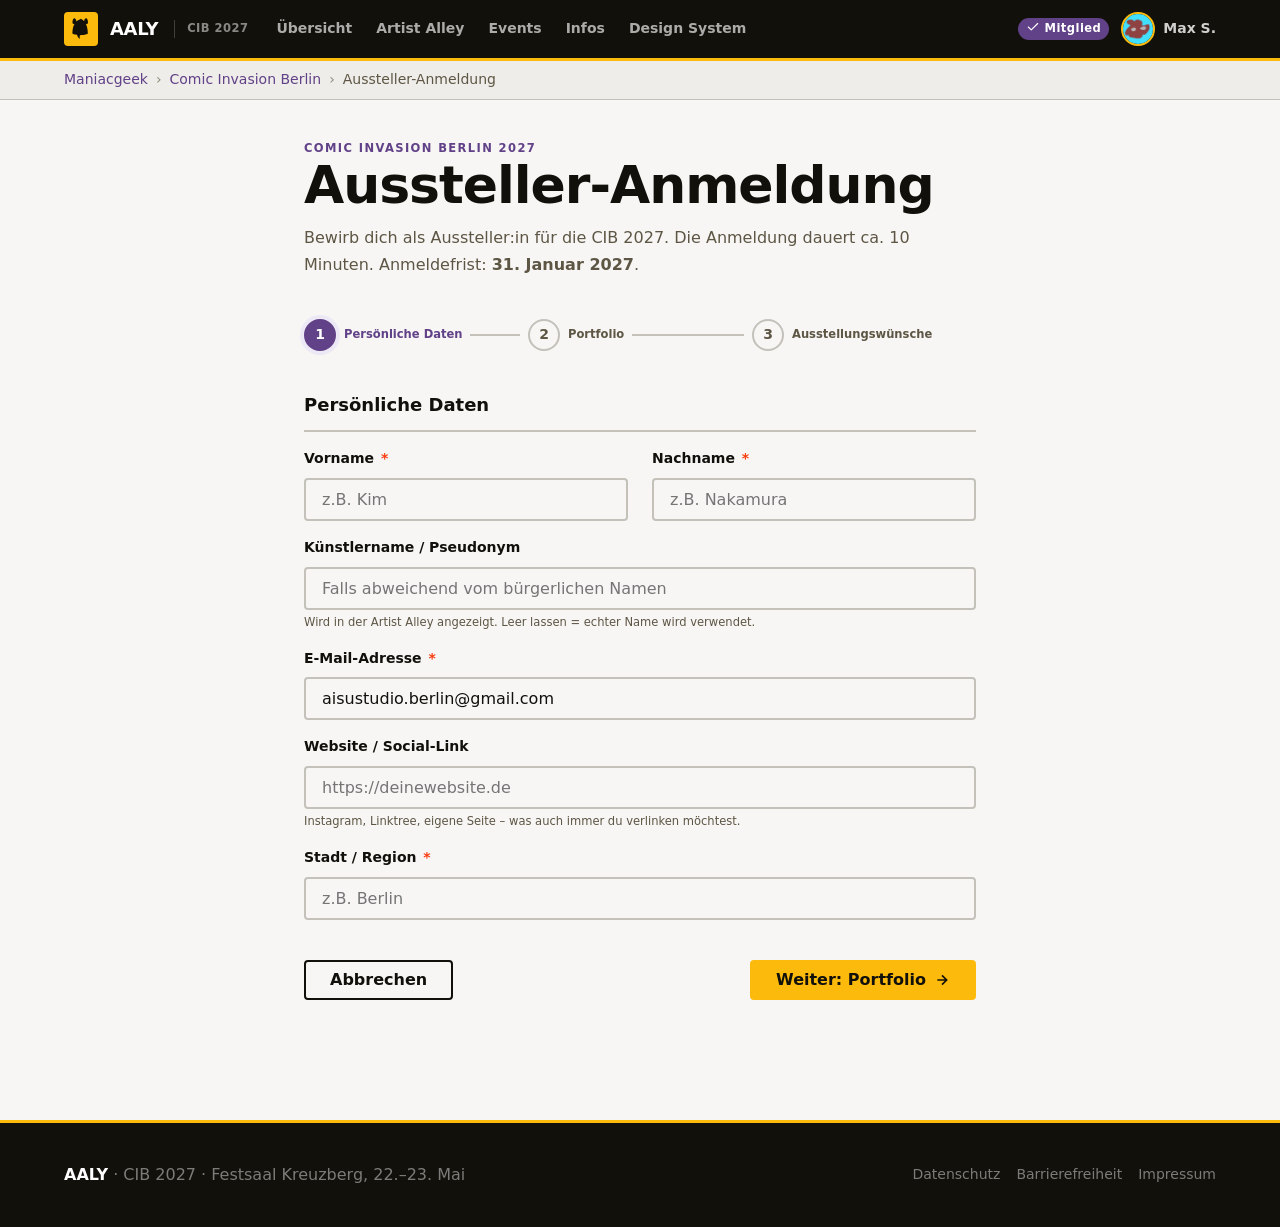
==== prototype/anmelden.html @ 371a4cc5 "feat: design system screen + nav link + report update - Add design-system.html: colors, typography, " ====
<!DOCTYPE html>
<html lang="de">
<head>
  <meta charset="utf-8">
  <meta name="viewport" content="width=device-width, initial-scale=1">
  <title>Aussteller-Anmeldung – CIB 2027 – AALY</title>
  <!-- works via server (/prototype/) and direct file open -->
  <link rel="stylesheet" href="kern-aaly.css">
  <style>
    /* inline fallback so page is never completely unstyled */
    body { font-family: "Public Sans", system-ui, sans-serif; }
  </style>
</head>
<body>

<a href="#main-content" class="skip-link">Zum Hauptinhalt springen</a>

<!-- ── KOPFZEILE ── -->
<header class="kern-kopfzeile" role="banner">
  <div class="kern-kopfzeile__inner">
    <a href="index.html" class="kern-kopfzeile__logo" aria-label="AALY – Startseite">
      <!-- CIB Maskottchen-Logo aus Design System -->
      <div class="kern-kopfzeile__logo-mark">
        <svg viewBox="87 177 62 72" width="22" height="22" fill="currentColor" aria-hidden="true">
          <path fill-rule="evenodd" d="M134.4,197.1c3.4,7.1,5.9,17.1,5.9,31.1,0,.1,0,.2-.2.3-7.9,4.1-20.8,4.4-24.8,4.6,0,0-.2,0-.2.1-.3.5-1.4,2.7-1.4,5.6,0,2.3.7,4.6,1.1,5.8,0,.3-.2.5-.4.4-4.4-2.5-8.3-6.7-9.1-12.6,0-.1-.1-.2-.3-.3-4.6-.4-9.3-1.2-13.4-3-1.1-.5-1.8-1.7-1.8-2.9.3-13.7,3-23.1,6.6-29.7,0,0,0,0-.1,0-3.5,0-6.4-.4-6.3-5.6,0-6.4,2.9-13.3,6.4-13.3,3.3,0,5.9,4.3,6.3,10,0,.3.3.4.5.2,5.1-4.6,10.1-5.7,11.7-5.9.2,0,.3-.2.3-.3v-2c0-.2.2-.3.4-.3,1.5.3,6.9,2,12.2,7.9.2.2.5.1.5-.2.5-5.3,3.2-9.2,6.3-9.2,3.5,0,6.3,6.9,6.3,13.3s-4.5,5.6-6,5.6c-.2,0-.4.2-.3.4"/>
        </svg>
      </div>
      AALY
      <span class="kern-kopfzeile__space-name">CIB 2027</span>
    </a>
    <nav class="kern-kopfzeile__nav" aria-label="Space-Navigation">
      <a href="index.html">Übersicht</a>
      <a href="artists.html">Artist Alley</a>
      <a href="events.html">Events</a>
      <a href="#">Infos</a>
      <a href="design-system.html">Design System</a>
    </nav>
    <div class="kern-kopfzeile__actions">
      <span class="kern-member-chip"><svg class="lucide" aria-hidden="true" viewBox="0 0 24 24" width="14" height="14" fill="none" stroke="currentColor" stroke-width="2" stroke-linecap="round" stroke-linejoin="round"><path d="M20 6 9 17l-5-5"/></svg> Mitglied</span>
      <div class="kern-kopfzeile__user">
        <div class="kern-kopfzeile__avatar">
          <img src="../FakeImages/Avatar copy 4.png" alt="Profilbild Max Schreiber">
        </div>
        <span>Max S.</span>
      </div>
    </div>
  </div>
</header>

<!-- ── BREADCRUMB ── -->
<nav class="kern-breadcrumb" aria-label="Breadcrumb">
  <div class="kern-breadcrumb__inner">
    <a href="#">Maniacgeek</a>
    <span class="kern-breadcrumb__sep" aria-hidden="true">›</span>
    <a href="index.html">Comic Invasion Berlin</a>
    <span class="kern-breadcrumb__sep" aria-hidden="true">›</span>
    <span aria-current="page">Aussteller-Anmeldung</span>
  </div>
</nav>

<main id="main-content">
  <div class="kern-container" style="max-width:720px; padding-top:var(--s6); padding-bottom:var(--s8);">

    <!-- Page Title -->
    <div class="u-mb-6">
      <p class="kern-preline">Comic Invasion Berlin 2027</p>
      <h1 class="kern-h1">Aussteller-Anmeldung</h1>
      <p class="kern-body u-mt-3">
        Bewirb dich als Aussteller:in für die CIB 2027. Die Anmeldung dauert ca. 10 Minuten.
        Anmeldefrist: <strong>31. Januar 2027</strong>.
      </p>
    </div>

    <!-- Progress -->
    <nav aria-label="Formular-Fortschritt" class="u-mb-6" id="progress-nav">
      <div class="kern-progress" id="progress-bar">
        <div class="kern-progress__step kern-progress__step--active" id="step-dot-1">
          <div class="kern-progress__dot">1</div>
          <span class="kern-progress__label">Persönliche Daten</span>
          <div class="kern-progress__line"></div>
        </div>
        <div class="kern-progress__step" id="step-dot-2">
          <div class="kern-progress__dot">2</div>
          <span class="kern-progress__label">Portfolio</span>
          <div class="kern-progress__line"></div>
        </div>
        <div class="kern-progress__step" id="step-dot-3">
          <div class="kern-progress__dot">3</div>
          <span class="kern-progress__label">Ausstellungswünsche</span>
        </div>
      </div>
    </nav>

    <!-- ═══ SCHRITT 1 ═══ -->
    <div class="wizard-panel active" id="panel-1" role="region" aria-label="Schritt 1: Persönliche Daten">
      <fieldset class="kern-fieldset">
        <legend class="kern-fieldset__legend">Persönliche Daten</legend>

        <div class="kern-grid kern-grid--2">
          <div class="kern-field">
            <label class="kern-label" for="vorname">Vorname <span class="kern-label__req" aria-label="Pflichtfeld">*</span></label>
            <input class="kern-input" type="text" id="vorname" autocomplete="given-name" required placeholder="z.B. Kim">
          </div>
          <div class="kern-field">
            <label class="kern-label" for="nachname">Nachname <span class="kern-label__req" aria-label="Pflichtfeld">*</span></label>
            <input class="kern-input" type="text" id="nachname" autocomplete="family-name" required placeholder="z.B. Nakamura">
          </div>
        </div>

        <div class="kern-field">
          <label class="kern-label" for="kuenstlername">Künstlername / Pseudonym</label>
          <input class="kern-input" type="text" id="kuenstlername" placeholder="Falls abweichend vom bürgerlichen Namen">
          <p class="kern-hint">Wird in der Artist Alley angezeigt. Leer lassen = echter Name wird verwendet.</p>
        </div>

        <div class="kern-field">
          <label class="kern-label" for="email">E-Mail-Adresse <span class="kern-label__req" aria-label="Pflichtfeld">*</span></label>
          <input class="kern-input" type="email" id="email" autocomplete="email" required value="aisustudio.berlin@gmail.com">
        </div>

        <div class="kern-field">
          <label class="kern-label" for="website">Website / Social-Link</label>
          <input class="kern-input" type="url" id="website" autocomplete="url" placeholder="https://deinewebsite.de">
          <p class="kern-hint">Instagram, Linktree, eigene Seite – was auch immer du verlinken möchtest.</p>
        </div>

        <div class="kern-field">
          <label class="kern-label" for="heimatstadt">Stadt / Region <span class="kern-label__req" aria-label="Pflichtfeld">*</span></label>
          <input class="kern-input" type="text" id="heimatstadt" autocomplete="address-level2" required placeholder="z.B. Berlin">
        </div>
      </fieldset>

      <div class="u-flex-between u-mt-5">
        <a href="index.html" class="kern-btn kern-btn--secondary">Abbrechen</a>
        <button type="button" class="kern-btn kern-btn--primary" onclick="goToStep(2)">
          Weiter: Portfolio
          <svg width="16" height="16" viewBox="0 0 24 24" fill="none" stroke="currentColor" stroke-width="2.5" aria-hidden="true"><path d="M5 12h14M12 5l7 7-7 7"/></svg>
        </button>
      </div>
    </div>

    <!-- ═══ SCHRITT 2 ═══ -->
    <div class="wizard-panel" id="panel-2" role="region" aria-label="Schritt 2: Portfolio">
      <fieldset class="kern-fieldset">
        <legend class="kern-fieldset__legend">Dein Portfolio</legend>

        <div class="kern-field">
          <label class="kern-label" for="bio">Über mich / Artist-Statement <span class="kern-label__req" aria-label="Pflichtfeld">*</span></label>
          <textarea class="kern-textarea" id="bio" required placeholder="Erzähl uns von dir, deinem Stil, was dich antreibt … (max. 600 Zeichen)" maxlength="600" oninput="document.getElementById('bio-count').textContent=this.value.length"></textarea>
          <p class="kern-hint"><span id="bio-count">0</span>/600 Zeichen</p>
        </div>

        <div class="kern-field">
          <label class="kern-label" for="genre">Künstlerische Richtung <span class="kern-label__req" aria-label="Pflichtfeld">*</span></label>
          <select class="kern-select" id="genre" required>
            <option value="">Bitte auswählen …</option>
            <option value="manga">Manga / Anime-Stil</option>
            <option value="graphic-novel">Graphic Novel / Comicstrip</option>
            <option value="illustration">Illustration / Kinderbuch</option>
            <option value="konzept">Konzeptkunst / Sci-Fi / Fantasy</option>
            <option value="humor" selected>Humor / Satire</option>
            <option value="abstract">Abstrakt / Experimentell</option>
            <option value="sonstiges">Sonstiges</option>
          </select>
        </div>
      </fieldset>

      <fieldset class="kern-fieldset">
        <legend class="kern-fieldset__legend">Portfolio-Bilder</legend>
        <p class="kern-body u-mb-4" style="font-size:var(--text-sm);">Lade bis zu 3 Werke hoch, die deinen Stil repräsentieren. Formate: JPG, PNG · max. 5 MB pro Bild.</p>

        <div class="kern-grid kern-grid--3" style="gap:var(--s4);">
          <div class="kern-field">
            <label class="kern-label" for="bild-1">Bild 1 <span class="kern-label__req">*</span></label>
            <label class="kern-file-input" for="bild-1">
              <svg width="28" height="28" viewBox="0 0 24 24" fill="none" stroke="currentColor" stroke-width="1.5" aria-hidden="true" style="margin-bottom:4px;"><rect x="3" y="3" width="18" height="18" rx="2"/><circle cx="8.5" cy="8.5" r="1.5"/><path d="M21 15l-5-5L5 21"/></svg>
              <span style="font-size:var(--text-sm); font-weight:700;">Bild auswählen</span>
              <span class="u-text-xs u-text-muted">JPG / PNG · max. 5 MB</span>
              <input type="file" id="bild-1" accept="image/jpeg,image/png" onchange="previewImage(this,'prev-1')">
            </label>
            <div id="prev-1" style="display:none; margin-top:var(--s2); border-radius:var(--r-md); overflow:hidden; aspect-ratio:16/9;"><img style="width:100%;height:100%;object-fit:cover;" alt="Vorschau 1"></div>
          </div>
          <div class="kern-field">
            <label class="kern-label" for="bild-2">Bild 2</label>
            <label class="kern-file-input" for="bild-2">
              <svg width="28" height="28" viewBox="0 0 24 24" fill="none" stroke="currentColor" stroke-width="1.5" aria-hidden="true" style="margin-bottom:4px;"><rect x="3" y="3" width="18" height="18" rx="2"/><circle cx="8.5" cy="8.5" r="1.5"/><path d="M21 15l-5-5L5 21"/></svg>
              <span style="font-size:var(--text-sm); font-weight:700;">Bild auswählen</span>
              <span class="u-text-xs u-text-muted">JPG / PNG · max. 5 MB</span>
              <input type="file" id="bild-2" accept="image/jpeg,image/png" onchange="previewImage(this,'prev-2')">
            </label>
            <div id="prev-2" style="display:none; margin-top:var(--s2); border-radius:var(--r-md); overflow:hidden; aspect-ratio:16/9;"><img style="width:100%;height:100%;object-fit:cover;" alt="Vorschau 2"></div>
          </div>
          <div class="kern-field">
            <label class="kern-label" for="bild-3">Bild 3</label>
            <label class="kern-file-input" for="bild-3">
              <svg width="28" height="28" viewBox="0 0 24 24" fill="none" stroke="currentColor" stroke-width="1.5" aria-hidden="true" style="margin-bottom:4px;"><rect x="3" y="3" width="18" height="18" rx="2"/><circle cx="8.5" cy="8.5" r="1.5"/><path d="M21 15l-5-5L5 21"/></svg>
              <span style="font-size:var(--text-sm); font-weight:700;">Bild auswählen</span>
              <span class="u-text-xs u-text-muted">JPG / PNG · max. 5 MB</span>
              <input type="file" id="bild-3" accept="image/jpeg,image/png" onchange="previewImage(this,'prev-3')">
            </label>
            <div id="prev-3" style="display:none; margin-top:var(--s2); border-radius:var(--r-md); overflow:hidden; aspect-ratio:16/9;"><img style="width:100%;height:100%;object-fit:cover;" alt="Vorschau 3"></div>
          </div>
        </div>
      </fieldset>

      <div class="u-flex-between u-mt-5">
        <button type="button" class="kern-btn kern-btn--secondary" onclick="goToStep(1)">
          <svg width="16" height="16" viewBox="0 0 24 24" fill="none" stroke="currentColor" stroke-width="2.5" aria-hidden="true"><path d="M19 12H5M12 19l-7-7 7-7"/></svg>
          Zurück
        </button>
        <button type="button" class="kern-btn kern-btn--primary" onclick="goToStep(3)">
          Weiter: Ausstellungswünsche
          <svg width="16" height="16" viewBox="0 0 24 24" fill="none" stroke="currentColor" stroke-width="2.5" aria-hidden="true"><path d="M5 12h14M12 5l7 7-7 7"/></svg>
        </button>
      </div>
    </div>

    <!-- ═══ SCHRITT 3 ═══ -->
    <div class="wizard-panel" id="panel-3" role="region" aria-label="Schritt 3: Ausstellungswünsche">
      <fieldset class="kern-fieldset">
        <legend class="kern-fieldset__legend">Tisch-Größe</legend>
        <div class="kern-radio-group" role="radiogroup">
          <label class="kern-radio">
            <input type="radio" name="tisch" value="halb">
            <span class="kern-radio__label">
              <span>Halber Tisch (1 m)</span>
              <span class="kern-radio__sublabel">Ideal für Solo-Artists mit kompaktem Sortiment · 60 €</span>
            </span>
          </label>
          <label class="kern-radio">
            <input type="radio" name="tisch" value="ganz" checked>
            <span class="kern-radio__label">
              <span>Ganzer Tisch (2 m) <span class="kern-badge kern-badge--brand" style="margin-left:4px;">Beliebt</span></span>
              <span class="kern-radio__sublabel">Standard-Tischgröße · 110 €</span>
            </span>
          </label>
          <label class="kern-radio">
            <input type="radio" name="tisch" value="doppelt">
            <span class="kern-radio__label">
              <span>Doppeltisch (4 m)</span>
              <span class="kern-radio__sublabel">Für größere Aufbauten oder gemeinsame Stände · 200 €</span>
            </span>
          </label>
        </div>
      </fieldset>

      <fieldset class="kern-fieldset">
        <legend class="kern-fieldset__legend">Extras &amp; Zubehör</legend>
        <div class="kern-checkbox-group" role="group">
          <label class="kern-checkbox">
            <input type="checkbox" name="extras" value="strom">
            <span class="kern-checkbox__label">
              <span>Stromanschluss</span>
              <span class="kern-checkbox__sublabel">Für Leuchtrahmen, Tablet-Display etc. · +15 €</span>
            </span>
          </label>
          <label class="kern-checkbox">
            <input type="checkbox" name="extras" value="display" checked>
            <span class="kern-checkbox__label">
              <span>Sichtschutz-Display (Rückwand 1 m hoch)</span>
              <span class="kern-checkbox__sublabel">Trennung zum Nachbartisch · kostenlos</span>
            </span>
          </label>
          <label class="kern-checkbox">
            <input type="checkbox" name="extras" value="fruehaufbau">
            <span class="kern-checkbox__label">
              <span>Frühaufbau (Freitag 21. Mai ab 18 Uhr)</span>
              <span class="kern-checkbox__sublabel">Statt Samstag früh aufbauen · +10 €</span>
            </span>
          </label>
        </div>
      </fieldset>

      <fieldset class="kern-fieldset">
        <legend class="kern-fieldset__legend">Workshop anbieten?</legend>
        <div class="kern-radio-group" role="radiogroup">
          <label class="kern-radio">
            <input type="radio" name="workshop" value="nein">
            <span class="kern-radio__label"><span>Nein, ich stelle nur aus</span></span>
          </label>
          <label class="kern-radio">
            <input type="radio" name="workshop" value="ja" checked>
            <span class="kern-radio__label">
              <span>Ja – Workshop: „Webcomics – Von null auf tausend Follower"</span>
              <span class="kern-radio__sublabel">Fr 22. Mai · 18:30–19:30 · Raum 2 · bereits bestätigt</span>
            </span>
          </label>
        </div>
      </fieldset>

      <div class="kern-field">
        <label class="kern-label" for="notizen">Zusätzliche Anmerkungen</label>
        <textarea class="kern-textarea" id="notizen" placeholder="Barrierefreiheit, besondere Aufbauanforderungen, Fragen …" style="min-height:90px;"></textarea>
      </div>

      <div class="u-flex-between u-mt-5">
        <button type="button" class="kern-btn kern-btn--secondary" onclick="goToStep(2)">
          <svg width="16" height="16" viewBox="0 0 24 24" fill="none" stroke="currentColor" stroke-width="2.5" aria-hidden="true"><path d="M19 12H5M12 19l-7-7 7-7"/></svg>
          Zurück
        </button>
        <button type="button" class="kern-btn kern-btn--primary" onclick="goToStep(4)">
          Zusammenfassung ansehen
          <svg width="16" height="16" viewBox="0 0 24 24" fill="none" stroke="currentColor" stroke-width="2.5" aria-hidden="true"><path d="M5 12h14M12 5l7 7-7 7"/></svg>
        </button>
      </div>
    </div>

    <!-- ═══ SCHRITT 4: ZUSAMMENFASSUNG ═══ -->
    <div class="wizard-panel" id="panel-4" role="region" aria-label="Zusammenfassung">
      <div class="kern-alert kern-alert--info u-mb-5" role="note">
        <svg width="18" height="18" viewBox="0 0 24 24" fill="none" stroke="currentColor" stroke-width="2" class="kern-alert__icon" aria-hidden="true"><circle cx="12" cy="12" r="10"/><path d="M12 16v-4M12 8h.01"/></svg>
        <div>
          <p class="kern-alert__title">Bitte prüfe deine Angaben</p>
          <p>Du kannst jeden Abschnitt noch bearbeiten. Nach dem Absenden ist keine Änderung mehr möglich.</p>
        </div>
      </div>

      <div class="kern-summary u-mb-5">
        <div class="kern-summary__section">
          <div class="kern-summary__header">
            <span class="kern-summary__title">Schritt 1 · Persönliche Daten</span>
            <button class="kern-btn kern-btn--ghost kern-btn--sm" onclick="goToStep(1)">Bearbeiten</button>
          </div>
          <dl class="kern-dl">
            <dt>Name</dt>         <dd>Max Schreiber</dd>
            <dt>Künstlername</dt> <dd>@maxschreiber</dd>
            <dt>E-Mail</dt>       <dd>aisustudio.berlin@gmail.com</dd>
            <dt>Website</dt>      <dd>maxschreiber.de</dd>
            <dt>Stadt</dt>        <dd>Berlin</dd>
          </dl>
        </div>
        <div class="kern-summary__section">
          <div class="kern-summary__header">
            <span class="kern-summary__title">Schritt 2 · Portfolio</span>
            <button class="kern-btn kern-btn--ghost kern-btn--sm" onclick="goToStep(2)">Bearbeiten</button>
          </div>
          <dl class="kern-dl">
            <dt>Richtung</dt> <dd>Humor / Satire</dd>
            <dt>Bio</dt>      <dd>Comiczeichner mit Fokus auf absurden Alltagssituationen. Erstes gedrucktes Zine „Mittwochsmüde" zur CIB.</dd>
            <dt>Bilder</dt>   <dd>3 Bilder hochgeladen</dd>
          </dl>
        </div>
        <div class="kern-summary__section">
          <div class="kern-summary__header">
            <span class="kern-summary__title">Schritt 3 · Ausstellungswünsche</span>
            <button class="kern-btn kern-btn--ghost kern-btn--sm" onclick="goToStep(3)">Bearbeiten</button>
          </div>
          <dl class="kern-dl">
            <dt>Tisch</dt>        <dd>Ganzer Tisch (2 m) · 110 €</dd>
            <dt>Extras</dt>       <dd>Sichtschutz-Display (kostenlos)</dd>
            <dt>Workshop</dt>     <dd>Ja · „Webcomics – Von null auf tausend Follower" · Fr 22. Mai 18:30</dd>
            <dt>Anmerkungen</dt>  <dd>–</dd>
          </dl>
        </div>
      </div>

      <!-- Kostensummary -->
      <div class="kern-callout u-mb-5">
        <div class="u-flex-between u-mb-3">
          <span class="u-font-bold">Ganzer Tisch (2 m)</span>
          <span>110,00 €</span>
        </div>
        <div class="u-flex-between u-mb-3" style="font-size:var(--text-sm); color:var(--color-text-muted);">
          <span>Sichtschutz-Display</span><span>0,00 €</span>
        </div>
        <hr class="u-divider">
        <div class="u-flex-between" style="font-weight:800; font-size:var(--text-lg);">
          <span>Gesamt (zzgl. MwSt.)</span>
          <span style="color:var(--cib-purple);">110,00 €</span>
        </div>
        <p class="kern-hint u-mt-3">Zahlung per Überweisung nach Zusage – kein Vorauszahlung nötig.</p>
      </div>

      <!-- AGB -->
      <div class="kern-field u-mb-5">
        <label class="kern-checkbox">
          <input type="checkbox" name="agb" required>
          <span class="kern-checkbox__label">
            <span>Ich stimme den <a href="#">Teilnahmebedingungen der CIB 2027</a> zu. <span class="kern-label__req">*</span></span>
            <span class="kern-checkbox__sublabel">Einschließlich Datenschutzhinweis und Storno-Regelung.</span>
          </span>
        </label>
      </div>

      <div class="u-flex-between">
        <button type="button" class="kern-btn kern-btn--secondary" onclick="goToStep(3)">
          <svg width="16" height="16" viewBox="0 0 24 24" fill="none" stroke="currentColor" stroke-width="2.5" aria-hidden="true"><path d="M19 12H5M12 19l-7-7 7-7"/></svg>
          Zurück
        </button>
        <button type="button" class="kern-btn kern-btn--primary" onclick="goToStep(5)" style="padding-inline:var(--s6);">
          Jetzt verbindlich anmelden <svg class="lucide" aria-hidden="true" viewBox="0 0 24 24" width="16" height="16" fill="none" stroke="currentColor" stroke-width="2" stroke-linecap="round" stroke-linejoin="round"><path d="M20 6 9 17l-5-5"/></svg>
        </button>
      </div>
    </div>

    <!-- ═══ BESTÄTIGUNG ═══ -->
    <div class="wizard-panel" id="panel-5" role="region" aria-label="Anmeldung erfolgreich">
      <div style="text-align:center; padding:var(--s8) 0;">
        <div style="width:72px; height:72px; background:var(--color-success-bg); border-radius:50%; display:flex; align-items:center; justify-content:center; margin:0 auto var(--s5);">
          <svg width="36" height="36" viewBox="0 0 24 24" fill="none" stroke="var(--color-success)" stroke-width="2.5" aria-hidden="true"><path d="M20 6L9 17l-5-5"/></svg>
        </div>
        <h2 class="kern-h2 u-mb-4">Anmeldung eingegangen!</h2>

        <div class="kern-alert kern-alert--success u-mb-5" role="alert" style="text-align:left;">
          <svg width="18" height="18" viewBox="0 0 24 24" fill="none" stroke="currentColor" stroke-width="2" class="kern-alert__icon" aria-hidden="true"><path d="M20 6L9 17l-5-5"/></svg>
          <div>
            <p class="kern-alert__title">Deine Anmeldung ist eingegangen</p>
            <p>Wir haben dir eine Bestätigungsmail an <strong>aisustudio.berlin@gmail.com</strong> geschickt. Du erhältst bis <strong>15. Februar 2027</strong> eine Rückmeldung.</p>
          </div>
        </div>

        <dl class="kern-dl u-box u-mb-5" style="text-align:left; max-width:400px; margin:0 auto var(--s5);">
          <dt>Anmelde-ID</dt>    <dd style="font-family:monospace; font-weight:800; color:var(--cib-purple);">#CIB-2027-0042</dd>
          <dt>Status</dt>        <dd><span class="kern-badge kern-badge--info">Eingereicht</span></dd>
          <dt>Eingereicht am</dt><dd>4. Juli 2026, 14:32 Uhr</dd>
        </dl>

        <div class="u-flex u-gap-3" style="justify-content:center; flex-wrap:wrap;">
          <a href="index.html" class="kern-btn kern-btn--primary">Zum Space</a>
          <a href="events.html" class="kern-btn kern-btn--secondary">Events ansehen</a>
          <a href="artists.html" class="kern-btn kern-btn--secondary">Artist Alley</a>
        </div>
      </div>
    </div>

  </div>
</main>

<footer class="kern-footer" role="contentinfo">
  <div class="kern-footer__inner">
    <div><span class="kern-footer__brand">AALY</span> · CIB 2027 · Festsaal Kreuzberg, 22.–23. Mai</div>
    <nav class="kern-footer__links" aria-label="Footer">
      <a href="#">Datenschutz</a>
      <a href="#">Barrierefreiheit</a>
      <a href="#">Impressum</a>
    </nav>
  </div>
</footer>

<script>
function goToStep(n) {
  document.querySelectorAll('.wizard-panel').forEach(p => p.classList.remove('active'));
  document.getElementById('panel-' + n).classList.add('active');
  updateProgress(n);
  document.getElementById('main-content').scrollIntoView({ behavior: 'smooth', block: 'start' });
}

function updateProgress(step) {
  const nav = document.getElementById('progress-nav');
  if (nav) nav.style.display = step >= 4 ? 'none' : '';
  for (let i = 1; i <= 3; i++) {
    const dot = document.getElementById('step-dot-' + i);
    if (!dot) continue;
    dot.classList.remove('kern-progress__step--active', 'kern-progress__step--done');
    const circle = dot.querySelector('.kern-progress__dot');
    if (i < step)      { dot.classList.add('kern-progress__step--done');   circle.innerHTML = '<svg class="lucide" aria-hidden="true" viewBox="0 0 24 24" width="16" height="16" fill="none" stroke="currentColor" stroke-width="2" stroke-linecap="round" stroke-linejoin="round"><path d="M20 6 9 17l-5-5"/></svg>'; }
    else if (i === step){ dot.classList.add('kern-progress__step--active'); circle.textContent = i; }
    else               { circle.textContent = i; }
  }
}

function previewImage(input, id) {
  if (!input.files || !input.files[0]) return;
  const wrap = document.getElementById(id);
  const reader = new FileReader();
  reader.onload = e => { wrap.style.display = 'block'; wrap.querySelector('img').src = e.target.result; };
  reader.readAsDataURL(input.files[0]);
}
</script>

</body>
</html>
---- prototype/kern-aaly.css ----
/* KERN UX v2.6.4 – CIB / AALY Theme */
/* KERN-Struktur + CIB Editorial-Aesthetik */

.lucide { vertical-align: -0.2em; flex-shrink: 0; }

@import url('https://fonts.googleapis.com/css2?family=Public+Sans:ital,wght@0,400;0,600;0,700;0,800;0,900;1,700&display=swap');

:root {
  /* ── AALY Design System (aus AALY_DesignComponents.svg) ── */

  /* Main Interactions */
  --cib-yellow:        #fcbb0c;   /* Main Interaction Bright */
  --cib-yellow-hover:  #c8940b;   /* Main Interaction Mid */
  --cib-yellow-gold:   #946e0b;   /* Main Interaction Deep */
  --cib-yellow-dim:    #fef3cc;   /* Tint für Backgrounds */

  /* BG Scale (warm, aus SVG-Graureihe) */
  --cib-ink:           #12100b;   /* BG Dark / Main Interaction Dark – dunkelste Farbe */
  --cib-ink-mid:       #5f470a;   /* Dark warm */
  --cib-ink-soft:      #3a2a0d;   /* Zwischenton */

  /* Neutral Warm Scale */
  --cib-sand-dark:     #5e5644;
  --cib-sand-mid:      #918b7f;
  --cib-sand-light:    #c4c1ba;
  --cib-sand-bright:   #f7f6f5;   /* BG Bright */

  /* Warning */
  --cib-red:           #f93c10;
  --cib-red-light:     #fde8e3;

  /* Akzentfarben (aus Design System) */
  --cib-teal:          #15a4ae;   /* Akzent 1 */
  --cib-navy:          #25306b;   /* Akzent 2 */
  --cib-purple:        #614187;   /* Akzent 3 */
  --cib-pink:          #ff6ba5;   /* Akzent 4 */
  --cib-rose:          #e2a9af;   /* Akzent 5 */
  --cib-purple-light:  #ede8f5;
  --cib-purple-dark:   #3d2759;

  /* KERN Neutral Scale – warm getönt */
  --color-bg:          #f7f6f5;   /* BG Bright aus Design System */
  --color-bg-pure:     #ffffff;
  --color-surface:     #eeede9;
  --color-surface-2:   #e3e1db;
  --color-border:      #c4c1ba;   /* aus Design System */
  --color-border-dark: #918b7f;
  --color-text:        #12100b;   /* BG Dark = Text Dark */
  --color-text-muted:  #5e5644;
  --color-text-xmuted: #918b7f;

  /* Semantic aliases */
  --color-brand:        var(--cib-yellow);
  --color-brand-hover:  var(--cib-yellow-hover);
  --color-accent:       var(--cib-purple);
  --color-accent-light: var(--cib-purple-light);
  --color-error:        var(--cib-red);
  --color-success:      #1a5c35;
  --color-success-bg:   #d4edde;
  --color-info:         var(--cib-navy);
  --color-info-bg:      #dce0f0;
  --color-warn-bg:      #fef3cc;

  /* Typography */
  --font:           "Public Sans", system-ui, sans-serif;
  --text-xs:        0.72rem;
  --text-sm:        0.875rem;
  --text-base:      1rem;
  --text-lg:        1.125rem;
  --text-xl:        1.375rem;
  --text-2xl:       1.75rem;
  --text-3xl:       2.375rem;
  --text-4xl:       3.25rem;
  --text-5xl:       4.5rem;

  /* Spacing */
  --s1: 4px;  --s2: 8px;  --s3: 12px; --s4: 16px;
  --s5: 24px; --s6: 40px; --s7: 72px; --s8: 120px;

  /* Radius – KERN uses tight radius */
  --r-sm: 2px;
  --r-md: 4px;
  --r-lg: 8px;

  /* Shadows */
  --shadow-sm:   0 1px 2px rgba(0,0,0,0.08);
  --shadow-card: 0 1px 4px rgba(0,0,0,0.10);
  --shadow-lg:   0 8px 24px rgba(0,0,0,0.12);

  /* Layout */
  --max-w: 1200px;
}

/* ── Reset ── */
*, *::before, *::after { box-sizing: border-box; margin: 0; padding: 0; }
html { font-size: 16px; scroll-behavior: smooth; }
body {
  font-family: var(--font);
  font-size: var(--text-base);
  line-height: 1.55;
  color: var(--color-text);
  background: var(--color-bg);
  -webkit-font-smoothing: antialiased;
}
img { max-width: 100%; display: block; }
a { color: var(--color-accent); text-decoration: underline; }
a:hover { color: var(--cib-purple-dark); }
ul, ol { padding-left: var(--s5); }
strong { font-weight: 700; }

/* ── Skip Link ── */
.skip-link {
  position: absolute; top: -9999px; left: var(--s4);
  background: var(--cib-yellow); color: var(--cib-ink);
  padding: var(--s2) var(--s4); font-weight: 700; z-index: 9999;
  border-radius: var(--r-md); text-decoration: none;
}
.skip-link:focus { top: var(--s2); }

/* ═══════════════════════════════════════
   KERN KOPFZEILE
═══════════════════════════════════════ */
.kern-kopfzeile {
  background: var(--cib-ink);
  border-bottom: 3px solid var(--cib-yellow);
  position: sticky; top: 0; z-index: 200;
}
.kern-kopfzeile__inner {
  max-width: var(--max-w); margin: 0 auto;
  padding: 0 var(--s5);
  display: flex; align-items: center; gap: var(--s4); height: 58px;
}
.kern-kopfzeile__logo {
  display: flex; align-items: center; gap: var(--s3);
  text-decoration: none; color: #fff;
  font-weight: 900; font-size: var(--text-lg);
  letter-spacing: -0.02em; flex-shrink: 0;
}
.kern-kopfzeile__logo-mark {
  width: 34px; height: 34px;
  background: var(--cib-yellow);
  border-radius: var(--r-md);
  display: flex; align-items: center; justify-content: center;
  font-size: var(--text-sm); font-weight: 900; color: var(--cib-ink);
}
.kern-kopfzeile__space-name {
  font-size: var(--text-xs); font-weight: 600;
  color: rgba(255,255,255,0.5);
  letter-spacing: 0.04em; text-transform: uppercase;
  border-left: 1px solid rgba(255,255,255,0.2);
  padding-left: var(--s3); margin-left: var(--s1);
}
.kern-kopfzeile__nav {
  display: flex; align-items: center; gap: 0; flex: 1;
}
.kern-kopfzeile__nav a {
  color: rgba(255,255,255,0.65);
  text-decoration: none; font-size: var(--text-sm); font-weight: 600;
  padding: var(--s2) var(--s3); border-radius: var(--r-md);
  transition: color 0.12s, background 0.12s;
  white-space: nowrap;
}
.kern-kopfzeile__nav a:hover { color: #fff; background: rgba(255,255,255,0.08); }
.kern-kopfzeile__nav a[aria-current="page"] { color: var(--cib-yellow); }
.kern-kopfzeile__actions { margin-left: auto; display: flex; align-items: center; gap: var(--s3); }
.kern-kopfzeile__user {
  display: flex; align-items: center; gap: var(--s2);
  color: rgba(255,255,255,0.8); font-size: var(--text-sm); font-weight: 600;
}
.kern-kopfzeile__avatar {
  width: 34px; height: 34px; border-radius: 50%;
  overflow: hidden; border: 2px solid var(--cib-yellow); flex-shrink: 0;
}
.kern-kopfzeile__avatar img { width: 100%; height: 100%; object-fit: cover; }
.kern-member-chip {
  background: var(--cib-purple); color: #fff;
  font-size: var(--text-xs); font-weight: 700;
  padding: 2px 8px; border-radius: 99px; letter-spacing: 0.04em;
}

/* ── Breadcrumb ── */
.kern-breadcrumb {
  background: var(--color-surface); border-bottom: 1px solid var(--color-border);
  padding: var(--s2) 0; font-size: var(--text-sm);
}
.kern-breadcrumb__inner {
  max-width: var(--max-w); margin: 0 auto; padding: 0 var(--s5);
  display: flex; align-items: center; gap: var(--s2); color: var(--color-text-muted);
}
.kern-breadcrumb__inner a { color: var(--color-accent); text-decoration: none; }
.kern-breadcrumb__inner a:hover { text-decoration: underline; }
.kern-breadcrumb__sep { color: var(--color-border-dark); }

/* ═══════════════════════════════════════
   LAYOUT
═══════════════════════════════════════ */
.kern-container { max-width: var(--max-w); margin: 0 auto; padding: 0 var(--s5); }
.kern-page  { padding: var(--s6) 0 var(--s8); }
.kern-section { margin-bottom: var(--s7); }
.kern-section--sm { margin-bottom: var(--s6); }

/* ═══════════════════════════════════════
   CIB HERO (Editorial, bold)
═══════════════════════════════════════ */
.kern-hero {
  background: var(--cib-ink);
  position: relative; overflow: hidden;
  border-bottom: 4px solid var(--cib-yellow);
}
.kern-hero__bg-texture {
  position: absolute; inset: 0; pointer-events: none;
  background-image:
    radial-gradient(ellipse 60% 80% at 85% 30%, rgba(97,65,135,0.30) 0%, transparent 65%),
    radial-gradient(ellipse 40% 60% at 10% 80%, rgba(252,187,12,0.12) 0%, transparent 60%),
    radial-gradient(ellipse 30% 40% at 50% 100%, rgba(21,164,174,0.08) 0%, transparent 60%);
}
/* Speech-bubble decorative element */
.kern-hero__bubble {
  position: absolute; right: -60px; bottom: -40px;
  width: 340px; height: 200px; opacity: 0.06;
  border: 12px solid #fff; border-radius: 50%;
  transform: rotate(-15deg);
  pointer-events: none;
}
.kern-hero__inner {
  max-width: var(--max-w); margin: 0 auto;
  padding: var(--s7) var(--s5);
  display: grid; grid-template-columns: 1fr 420px; gap: var(--s7); align-items: center;
  position: relative;
}
.kern-hero__preline {
  font-size: var(--text-xs); font-weight: 800; letter-spacing: 0.14em;
  text-transform: uppercase; color: var(--cib-yellow);
  display: flex; align-items: center; gap: var(--s2); margin-bottom: var(--s3);
}
.kern-hero__preline::before {
  content: ''; display: block; width: 20px; height: 2px; background: var(--cib-yellow);
}
.kern-hero__title {
  font-size: var(--text-4xl); font-weight: 900;
  line-height: 1.0; color: #fff; margin-bottom: var(--s4);
  letter-spacing: -0.03em;
}
.kern-hero__title em { color: var(--cib-yellow); font-style: normal; }
.kern-hero__body {
  font-size: var(--text-lg); color: rgba(255,255,255,0.65);
  line-height: 1.65; margin-bottom: var(--s5);
}
.kern-hero__actions { display: flex; gap: var(--s3); flex-wrap: wrap; }
.kern-hero__image {
  border-radius: var(--r-lg); overflow: hidden;
  aspect-ratio: 16/9; box-shadow: var(--shadow-lg);
  border: 2px solid rgba(255,255,255,0.08);
}
.kern-hero__image img { width: 100%; height: 100%; object-fit: cover; }

/* Logged-in member strip */
.kern-member-strip {
  background: rgba(97,65,135,0.18);
  border-top: 1px solid rgba(97,65,135,0.3);
  border-bottom: 1px solid rgba(97,65,135,0.3);
  padding: var(--s3) 0;
}
.kern-member-strip__inner {
  max-width: var(--max-w); margin: 0 auto; padding: 0 var(--s5);
  display: flex; align-items: center; gap: var(--s4); flex-wrap: wrap;
}
.kern-member-strip__status {
  display: flex; align-items: center; gap: var(--s2);
  font-size: var(--text-sm); color: rgba(255,255,255,0.8);
}
.kern-member-strip__dot {
  width: 8px; height: 8px; border-radius: 50%;
  background: #4ade80; box-shadow: 0 0 6px #4ade80; flex-shrink: 0;
}
.kern-member-strip__links {
  margin-left: auto; display: flex; gap: var(--s3);
}
.kern-member-strip__links a {
  color: rgba(255,255,255,0.6); font-size: var(--text-sm);
  text-decoration: none; font-weight: 600;
}
.kern-member-strip__links a:hover { color: var(--cib-yellow); }

@media (max-width: 900px) {
  .kern-hero__inner { grid-template-columns: 1fr; }
  .kern-hero__image { display: none; }
  .kern-hero__title { font-size: var(--text-3xl); }
}

/* ═══════════════════════════════════════
   BUTTONS
═══════════════════════════════════════ */
.kern-btn {
  display: inline-flex; align-items: center; gap: var(--s2);
  padding: 10px var(--s5); font-family: var(--font);
  font-size: var(--text-base); font-weight: 700;
  border-radius: var(--r-md); border: 2px solid transparent;
  cursor: pointer; text-decoration: none;
  transition: background 0.12s, color 0.12s, border-color 0.12s, transform 0.1s;
  white-space: nowrap; line-height: 1;
}
.kern-btn:active { transform: scale(0.98); }
.kern-btn--primary {
  background: var(--cib-yellow); color: var(--cib-ink);
  border-color: var(--cib-yellow);
}
.kern-btn--primary:hover {
  background: var(--cib-yellow-hover); border-color: var(--cib-yellow-hover); color: var(--cib-ink);
}
.kern-btn--secondary {
  background: transparent; color: var(--color-text);
  border-color: var(--cib-ink);
}
.kern-btn--secondary:hover { background: var(--color-surface); border-color: var(--cib-ink); }
.kern-btn--outline-white {
  background: transparent; color: #fff;
  border-color: rgba(255,255,255,0.35);
}
.kern-btn--outline-white:hover { background: rgba(255,255,255,0.1); border-color: #fff; color: #fff; }
.kern-btn--ghost {
  background: transparent; color: var(--color-accent);
  border-color: transparent; padding-left: var(--s3); padding-right: var(--s3);
}
.kern-btn--ghost:hover { background: var(--color-accent-light); color: var(--color-accent); }
.kern-btn--sm { font-size: var(--text-sm); padding: 6px var(--s4); }
.kern-btn--full { width: 100%; justify-content: center; }
.kern-btn--danger { background: var(--cib-red); color: #fff; border-color: var(--cib-red); }

/* ═══════════════════════════════════════
   BADGES
═══════════════════════════════════════ */
.kern-badge {
  display: inline-flex; align-items: center;
  font-size: var(--text-xs); font-weight: 700;
  padding: 2px var(--s2); border-radius: var(--r-sm);
  letter-spacing: 0.03em; white-space: nowrap; line-height: 1.4;
}
.kern-badge--default  { background: var(--color-surface-2); color: var(--color-text-muted); }
.kern-badge--brand    { background: var(--cib-yellow); color: var(--cib-ink); }
.kern-badge--accent   { background: var(--cib-purple-light); color: var(--cib-purple); }
.kern-badge--success  { background: var(--color-success-bg); color: var(--color-success); }
.kern-badge--error    { background: var(--cib-red-light); color: var(--cib-red); }
.kern-badge--info     { background: var(--color-info-bg); color: var(--color-info); }
.kern-badge--dark     { background: var(--cib-ink); color: #fff; }
.kern-badge--outline  { background: transparent; color: var(--color-text-muted); border: 1px solid var(--color-border); }

/* ═══════════════════════════════════════
   ALERT
═══════════════════════════════════════ */
.kern-alert {
  display: flex; gap: var(--s3);
  padding: var(--s4) var(--s5);
  border-radius: var(--r-md); border-left: 4px solid transparent;
  font-size: var(--text-sm); line-height: 1.65;
}
.kern-alert--info    { background: var(--color-info-bg);    border-color: var(--color-info);    color: var(--color-info); }
.kern-alert--warn    { background: var(--color-warn-bg);    border-color: var(--cib-yellow-hover); color: #7a5200; }
.kern-alert--success { background: var(--color-success-bg); border-color: var(--color-success);  color: var(--color-success); }
.kern-alert--error   { background: var(--cib-red-light);    border-color: var(--cib-red);         color: var(--cib-red); }
.kern-alert__icon    { font-size: var(--text-lg); flex-shrink: 0; margin-top: 1px; }
.kern-alert__title   { font-weight: 700; margin-bottom: 2px; }

/* ═══════════════════════════════════════
   CARDS
═══════════════════════════════════════ */
.kern-card {
  background: var(--color-bg);
  border: 1px solid var(--color-border);
  border-radius: var(--r-lg); overflow: hidden;
  box-shadow: var(--shadow-card);
  display: flex; flex-direction: column;
  transition: box-shadow 0.2s, transform 0.18s;
}
.kern-card:hover { box-shadow: var(--shadow-lg); transform: translateY(-3px); }
.kern-card__image { overflow: hidden; background: var(--color-surface); }
.kern-card__image img { width: 100%; height: 100%; object-fit: cover; transition: transform 0.35s; }
.kern-card:hover .kern-card__image img { transform: scale(1.04); }
.kern-card__body { padding: var(--s5); flex: 1; display: flex; flex-direction: column; gap: var(--s3); }
.kern-card__tags { display: flex; gap: var(--s2); flex-wrap: wrap; }
.kern-card__title { font-size: var(--text-xl); font-weight: 800; line-height: 1.2; color: var(--color-text); }
.kern-card__title a { text-decoration: none; color: inherit; }
.kern-card__title a:hover { color: var(--color-accent); }
.kern-card__text { font-size: var(--text-sm); color: var(--color-text-muted); line-height: 1.65; flex: 1; }
.kern-card__footer {
  padding: var(--s3) var(--s5); border-top: 1px solid var(--color-border);
  display: flex; align-items: center; justify-content: space-between;
  background: var(--color-surface);
}

/* Feature Card (top accent bar) */
.kern-card--feature { border-top: 4px solid var(--cib-yellow); }
.kern-card--feature .kern-card__icon { font-size: 2.25rem; display: block; margin-bottom: var(--s2); }

/* Artist Card */
.kern-card--artist .kern-card__image { aspect-ratio: 4/3; }
.kern-card__artist-meta {
  display: flex; align-items: center; gap: var(--s3);
}
.kern-card__avatar {
  width: 52px; height: 52px; border-radius: 50%; overflow: hidden;
  border: 3px solid var(--cib-yellow); flex-shrink: 0;
}
.kern-card__avatar img { width: 100%; height: 100%; object-fit: cover; }
.kern-card__artist-name { font-weight: 800; font-size: var(--text-base); }
.kern-card__artist-sub  { font-size: var(--text-xs); color: var(--color-text-muted); margin-top: 1px; }

/* Event Card */
.kern-card--event { flex-direction: row; align-items: stretch; gap: 0; border-radius: var(--r-lg); }
.kern-event-thumb {
  width: 120px; min-width: 120px; flex-shrink: 0;
  display: flex;
  border-radius: 0 var(--r-lg) var(--r-lg) 0;
  overflow: hidden;
  margin: -1px -1px -1px 0;
}
.kern-event-thumb img {
  flex: 1; min-height: 0; min-width: 0;
  object-fit: cover; display: block; width: 100%;
}
@media (max-width: 700px) { .kern-event-thumb { display: none; } }
.kern-card--event .kern-event-date {
  background: var(--cib-ink); color: #fff;
  width: 80px; min-width: 80px; flex-shrink: 0;
  display: flex; flex-direction: column; align-items: center; justify-content: center;
  padding: var(--s4) var(--s3); text-align: center;
  border-radius: var(--r-lg) 0 0 var(--r-lg);
}
.kern-card--event.kern-card--highlight .kern-event-date { background: var(--cib-yellow); }
.kern-card--event.kern-card--highlight .kern-event-date .date-day,
.kern-card--event.kern-card--highlight .kern-event-date .date-month { color: var(--cib-ink); }
.date-day   { font-size: var(--text-3xl); font-weight: 900; line-height: 1; }
.date-month { font-size: var(--text-xs); font-weight: 700; letter-spacing: 0.08em; text-transform: uppercase; opacity: 0.8; }
.kern-card--event .kern-card__body { flex-direction: row; align-items: center; gap: var(--s4); padding: var(--s4) var(--s5); }
.kern-card--event .kern-card__event-info { flex: 1; display: flex; flex-direction: column; gap: var(--s2); }
.kern-card--event .kern-card__title { font-size: var(--text-base); }
.kern-card--event .kern-card__meta { font-size: var(--text-xs); color: var(--color-text-muted); display: flex; gap: var(--s3); flex-wrap: wrap; }
.kern-card--event .kern-card__meta span::before { content: ''; }
.kern-card--event:hover { transform: translateX(4px) translateY(-1px); }

/* ═══════════════════════════════════════
   GRID
═══════════════════════════════════════ */
.kern-grid { display: grid; gap: var(--s5); }
.kern-grid--3 { grid-template-columns: repeat(3, 1fr); }
.kern-grid--2 { grid-template-columns: repeat(2, 1fr); }
.kern-grid--sidebar { grid-template-columns: 300px 1fr; gap: var(--s7); }
.kern-grid--events  { grid-template-columns: 1fr; gap: var(--s3); }
@media (max-width: 960px) {
  .kern-grid--3       { grid-template-columns: repeat(2, 1fr); }
  .kern-grid--sidebar { grid-template-columns: 1fr; }
}
@media (max-width: 580px) {
  .kern-grid--3, .kern-grid--2 { grid-template-columns: 1fr; }
}

/* ═══════════════════════════════════════
   SECTION HEADER (Editorial)
═══════════════════════════════════════ */
.kern-section-header {
  display: flex; align-items: flex-end; justify-content: space-between;
  margin-bottom: var(--s5); gap: var(--s4); flex-wrap: wrap;
}
.kern-section-header__left { display: flex; flex-direction: column; gap: 4px; }
.kern-preline {
  font-size: var(--text-xs); font-weight: 800; letter-spacing: 0.12em;
  text-transform: uppercase; color: var(--cib-purple);
}
.kern-h1 { font-size: var(--text-4xl); font-weight: 900; line-height: 1.05; letter-spacing: -0.02em; }
.kern-h2 { font-size: var(--text-3xl); font-weight: 900; line-height: 1.1;  letter-spacing: -0.02em; }
.kern-h3 { font-size: var(--text-xl);  font-weight: 800; line-height: 1.2; }
.kern-h4 { font-size: var(--text-lg);  font-weight: 700; }
.kern-body { font-size: var(--text-base); line-height: 1.7; color: var(--color-text-muted); }
.kern-body--lg { font-size: var(--text-lg); }

/* ═══════════════════════════════════════
   TABS
═══════════════════════════════════════ */
.kern-tabs { margin-bottom: var(--s5); }
.kern-tabs__list {
  display: flex; border-bottom: 2px solid var(--color-border);
  overflow-x: auto; -webkit-overflow-scrolling: touch; gap: 0;
}
.kern-tabs__tab {
  padding: var(--s3) var(--s5); font-size: var(--text-sm); font-weight: 700;
  color: var(--color-text-muted); border: none; background: none; cursor: pointer;
  border-bottom: 3px solid transparent; margin-bottom: -2px; white-space: nowrap;
  transition: color 0.12s, border-color 0.12s; font-family: var(--font);
  text-decoration: none; display: block; letter-spacing: 0.01em;
}
.kern-tabs__tab:hover { color: var(--color-text); }
.kern-tabs__tab[aria-selected="true"], .kern-tabs__tab.active {
  color: var(--cib-purple); border-bottom-color: var(--cib-yellow);
}

/* ═══════════════════════════════════════
   SEARCH
═══════════════════════════════════════ */
.kern-search {
  display: flex; align-items: center;
  border: 2px solid var(--color-border); border-radius: var(--r-md);
  background: var(--color-bg); transition: border-color 0.15s; overflow: hidden;
}
.kern-search:focus-within { border-color: var(--cib-purple); }
.kern-search__icon { padding: 0 var(--s3); color: var(--color-text-muted); display: flex; align-items: center; font-size: 1.1rem; }
.kern-search__input {
  flex: 1; border: none; outline: none; padding: 10px var(--s3) 10px 0;
  font-family: var(--font); font-size: var(--text-base); background: transparent; color: var(--color-text);
}
.kern-search__btn {
  background: var(--cib-yellow); border: none; padding: 0 var(--s4);
  cursor: pointer; font-weight: 700; font-size: var(--text-sm); font-family: var(--font);
  color: var(--cib-ink); transition: background 0.12s; align-self: stretch;
  display: flex; align-items: center;
}
.kern-search__btn:hover { background: var(--cib-yellow-hover); }

/* ═══════════════════════════════════════
   STATS STRIP
═══════════════════════════════════════ */
.kern-stats {
  display: grid; grid-template-columns: repeat(4, 1fr);
  background: var(--cib-ink); color: #fff;
  border-radius: var(--r-lg); overflow: hidden;
}
.kern-stat {
  padding: var(--s5) var(--s5); text-align: center;
  border-right: 1px solid rgba(255,255,255,0.1);
}
.kern-stat:last-child { border-right: none; }
.kern-stat__value { font-size: var(--text-3xl); font-weight: 900; color: var(--cib-yellow); display: block; line-height: 1; }
.kern-stat__label { font-size: var(--text-xs); font-weight: 700; letter-spacing: 0.08em; text-transform: uppercase; opacity: 0.55; margin-top: 4px; }
@media (max-width: 580px) { .kern-stats { grid-template-columns: repeat(2, 1fr); } }

/* ═══════════════════════════════════════
   PROFILE HEADER (Artist / User)
═══════════════════════════════════════ */
.kern-profile-header {
  background: var(--cib-ink); color: #fff;
  padding: var(--s7) 0 0;
}
.kern-profile-header__inner {
  max-width: var(--max-w); margin: 0 auto; padding: 0 var(--s5);
  display: grid; grid-template-columns: auto 1fr; gap: var(--s6); align-items: end;
}
.kern-profile-header__avatar-wrap {
  width: 120px; height: 120px;
  border-radius: 50%; overflow: hidden;
  border: 5px solid var(--cib-yellow);
  box-shadow: 0 0 0 4px rgba(97,65,135,0.4);
}
.kern-profile-header__avatar-wrap img { width: 100%; height: 100%; object-fit: cover; }
.kern-profile-header__meta { padding-bottom: var(--s5); }
.kern-profile-header__preline {
  font-size: var(--text-xs); font-weight: 800; letter-spacing: 0.1em;
  text-transform: uppercase; color: var(--cib-yellow); margin-bottom: var(--s2);
}
.kern-profile-header__name {
  font-size: var(--text-3xl); font-weight: 900;
  letter-spacing: -0.02em; line-height: 1.1;
}
.kern-profile-header__handle {
  font-size: var(--text-sm); color: rgba(255,255,255,0.5); margin-top: 4px;
}
.kern-profile-header__tags {
  display: flex; gap: var(--s2); flex-wrap: wrap; margin-top: var(--s3);
}
.kern-profile-header__nav {
  border-top: 1px solid rgba(255,255,255,0.1); margin-top: var(--s5);
  display: flex; gap: 0;
}
.kern-profile-header__nav a {
  color: rgba(255,255,255,0.55); text-decoration: none;
  font-size: var(--text-sm); font-weight: 700;
  padding: var(--s3) var(--s5); border-bottom: 3px solid transparent;
  transition: color 0.12s, border-color 0.12s; display: block;
}
.kern-profile-header__nav a:hover { color: #fff; }
.kern-profile-header__nav a.active,
.kern-profile-header__nav a[aria-current="page"] {
  color: var(--cib-yellow); border-bottom-color: var(--cib-yellow);
}
@media (max-width: 640px) {
  .kern-profile-header__inner { grid-template-columns: 1fr; }
  .kern-profile-header__avatar-wrap { width: 80px; height: 80px; }
  .kern-profile-header__name { font-size: var(--text-2xl); }
}

/* ═══════════════════════════════════════
   PROGRESS (Wizard)
═══════════════════════════════════════ */
.kern-progress { display: flex; align-items: center; margin-bottom: var(--s6); }
.kern-progress__step { display: flex; align-items: center; flex: 1; }
.kern-progress__dot {
  width: 32px; height: 32px; border-radius: 50%;
  display: flex; align-items: center; justify-content: center;
  font-size: var(--text-sm); font-weight: 800; flex-shrink: 0;
  border: 2px solid var(--color-border); background: var(--color-bg); color: var(--color-text-muted);
  transition: all 0.2s;
}
.kern-progress__step--done   .kern-progress__dot { background: var(--cib-yellow); border-color: var(--cib-yellow); color: var(--cib-ink); }
.kern-progress__step--active .kern-progress__dot { background: var(--cib-purple); border-color: var(--cib-purple); color: #fff; box-shadow: 0 0 0 4px var(--cib-purple-light); }
.kern-progress__label { margin-left: var(--s2); font-size: var(--text-xs); font-weight: 700; color: var(--color-text-muted); white-space: nowrap; }
.kern-progress__step--active .kern-progress__label { color: var(--cib-purple); }
.kern-progress__step--done   .kern-progress__label { color: var(--color-text); }
.kern-progress__line { flex: 1; height: 2px; background: var(--color-border); margin: 0 var(--s2); }
.kern-progress__step--done .kern-progress__line { background: var(--cib-yellow); }

/* ═══════════════════════════════════════
   FORM ELEMENTS
═══════════════════════════════════════ */
.kern-fieldset { border: none; padding: 0; margin-bottom: var(--s5); }
.kern-fieldset__legend {
  font-size: var(--text-lg); font-weight: 800; margin-bottom: var(--s4);
  padding-bottom: var(--s3); border-bottom: 2px solid var(--color-border); width: 100%; display: block;
}
.kern-field { margin-bottom: var(--s4); }
.kern-label { display: block; font-size: var(--text-sm); font-weight: 700; margin-bottom: var(--s2); color: var(--color-text); }
.kern-label__req { color: var(--cib-red); margin-left: 2px; }
.kern-hint { font-size: var(--text-xs); color: var(--color-text-muted); margin-top: var(--s1); }
.kern-input, .kern-textarea, .kern-select {
  width: 100%; border: 2px solid var(--color-border); border-radius: var(--r-md);
  padding: 10px var(--s4); font-family: var(--font); font-size: var(--text-base);
  color: var(--color-text); background: var(--color-bg); transition: border-color 0.15s; outline: none;
}
.kern-input:focus, .kern-textarea:focus, .kern-select:focus {
  border-color: var(--cib-purple); box-shadow: 0 0 0 3px var(--cib-purple-light);
}
.kern-textarea { min-height: 120px; resize: vertical; }
.kern-select {
  appearance: none;
  background-image: url("data:image/svg+xml,%3Csvg xmlns='http://www.w3.org/2000/svg' width='16' height='16' viewBox='0 0 24 24' fill='none' stroke='%23666' stroke-width='2.5'%3E%3Cpath d='M6 9l6 6 6-6'/%3E%3C/svg%3E");
  background-repeat: no-repeat; background-position: right 12px center; padding-right: 40px;
}
.kern-file-input {
  border: 2px dashed var(--color-border); border-radius: var(--r-lg);
  padding: var(--s6); text-align: center; cursor: pointer;
  transition: border-color 0.15s, background 0.15s; background: var(--color-surface);
  display: flex; flex-direction: column; align-items: center; gap: var(--s2);
}
.kern-file-input:hover { border-color: var(--cib-purple); background: var(--cib-purple-light); }
.kern-file-input input[type="file"] { display: none; }
.kern-radio-group, .kern-checkbox-group { display: flex; flex-direction: column; gap: var(--s3); }
.kern-radio, .kern-checkbox { display: flex; align-items: flex-start; gap: var(--s3); cursor: pointer; font-size: var(--text-base); }
.kern-radio input, .kern-checkbox input { margin-top: 3px; accent-color: var(--cib-purple); width: 16px; height: 16px; flex-shrink: 0; cursor: pointer; }
.kern-radio__label, .kern-checkbox__label { display: flex; flex-direction: column; gap: 2px; }
.kern-radio__sublabel, .kern-checkbox__sublabel { font-size: var(--text-xs); color: var(--color-text-muted); }

/* ═══════════════════════════════════════
   SUMMARY
═══════════════════════════════════════ */
.kern-summary { background: var(--color-surface); border: 1px solid var(--color-border); border-radius: var(--r-lg); overflow: hidden; }
.kern-summary__section { padding: var(--s4) var(--s5); border-bottom: 1px solid var(--color-border); }
.kern-summary__section:last-child { border-bottom: none; }
.kern-summary__header { display: flex; justify-content: space-between; align-items: center; margin-bottom: var(--s3); }
.kern-summary__title { font-weight: 800; font-size: var(--text-xs); text-transform: uppercase; letter-spacing: 0.06em; color: var(--color-text-muted); }
.kern-dl { display: grid; grid-template-columns: 1fr 1.5fr; gap: var(--s2) var(--s4); font-size: var(--text-sm); }
.kern-dl dt { font-weight: 700; color: var(--color-text-muted); }
.kern-dl dd { color: var(--color-text); }

/* ═══════════════════════════════════════
   ACCORDION
═══════════════════════════════════════ */
.kern-accordion { border: 1px solid var(--color-border); border-radius: var(--r-lg); overflow: hidden; }
.kern-accordion__item { border-bottom: 1px solid var(--color-border); }
.kern-accordion__item:last-child { border-bottom: none; }
.kern-accordion__trigger {
  width: 100%; padding: var(--s4) var(--s5);
  display: flex; justify-content: space-between; align-items: center;
  background: none; border: none; font-family: var(--font); font-size: var(--text-base);
  font-weight: 700; cursor: pointer; text-align: left; color: var(--color-text);
  transition: background 0.12s;
}
.kern-accordion__trigger:hover { background: var(--color-surface); }
.kern-accordion__trigger[aria-expanded="true"] { color: var(--cib-purple); }
.kern-accordion__icon { font-size: var(--text-sm); transition: transform 0.2s; }
.kern-accordion__trigger[aria-expanded="true"] .kern-accordion__icon { transform: rotate(180deg); }
.kern-accordion__content { padding: 0 var(--s5) var(--s4); font-size: var(--text-sm); color: var(--color-text-muted); line-height: 1.7; display: none; }
.kern-accordion__content.open { display: block; }

/* ═══════════════════════════════════════
   WIZARD
═══════════════════════════════════════ */
.wizard-panel { display: none; }
.wizard-panel.active { display: block; }

/* ═══════════════════════════════════════
   CALLOUT / INFO BOX
═══════════════════════════════════════ */
.kern-callout {
  background: var(--color-surface); border: 1px solid var(--color-border);
  border-left: 4px solid var(--cib-yellow);
  border-radius: var(--r-lg); padding: var(--s5);
}
.kern-callout--accent { border-left-color: var(--cib-purple); background: var(--cib-purple-light); }
.kern-callout--dark { background: var(--cib-ink); color: #fff; border-color: var(--cib-ink); border-left-color: var(--cib-yellow); }

/* ═══════════════════════════════════════
   ARTWORK GRID
═══════════════════════════════════════ */
.kern-artwork-grid { display: grid; grid-template-columns: repeat(2, 1fr); gap: var(--s3); }
.kern-artwork-item {
  aspect-ratio: 16/9; border-radius: var(--r-md); overflow: hidden;
  border: 2px solid var(--color-border); cursor: pointer;
  transition: border-color 0.15s, transform 0.15s;
  position: relative;
}
.kern-artwork-item:hover { border-color: var(--cib-yellow); transform: scale(1.02); }
.kern-artwork-item img { width: 100%; height: 100%; object-fit: cover; }
.kern-artwork-item__label {
  position: absolute; bottom: 0; left: 0; right: 0;
  background: linear-gradient(0deg, rgba(0,0,0,0.75) 0%, transparent 100%);
  color: #fff; font-size: var(--text-xs); font-weight: 700;
  padding: var(--s4) var(--s3) var(--s2);
}
@media (max-width: 640px) { .kern-artwork-grid { grid-template-columns: 1fr; } }

/* ═══════════════════════════════════════
   FOOTER
═══════════════════════════════════════ */
.kern-footer {
  background: var(--cib-ink); color: rgba(255,255,255,0.45);
  padding: var(--s6) 0; border-top: 3px solid var(--cib-yellow);
}
.kern-footer__inner {
  max-width: var(--max-w); margin: 0 auto; padding: 0 var(--s5);
  display: flex; justify-content: space-between; align-items: center; flex-wrap: wrap; gap: var(--s4);
}
.kern-footer__brand { color: #fff; font-weight: 900; font-size: var(--text-base); }
.kern-footer__links { display: flex; gap: var(--s4); flex-wrap: wrap; }
.kern-footer__links a { color: rgba(255,255,255,0.45); text-decoration: none; font-size: var(--text-sm); }
.kern-footer__links a:hover { color: var(--cib-yellow); }

/* ═══════════════════════════════════════
   UTILITIES
═══════════════════════════════════════ */
.u-flex         { display: flex; }
.u-flex-center  { display: flex; align-items: center; }
.u-flex-between { display: flex; align-items: center; justify-content: space-between; }
.u-flex-wrap    { flex-wrap: wrap; }
.u-gap-1 { gap: var(--s1); } .u-gap-2 { gap: var(--s2); } .u-gap-3 { gap: var(--s3); }
.u-gap-4 { gap: var(--s4); } .u-gap-5 { gap: var(--s5); }
.u-mb-2 { margin-bottom: var(--s2); } .u-mb-3 { margin-bottom: var(--s3); }
.u-mb-4 { margin-bottom: var(--s4); } .u-mb-5 { margin-bottom: var(--s5); }
.u-mb-6 { margin-bottom: var(--s6); } .u-mb-7 { margin-bottom: var(--s7); }
.u-mt-3 { margin-top: var(--s3); } .u-mt-4 { margin-top: var(--s4); }
.u-mt-5 { margin-top: var(--s5); } .u-mt-6 { margin-top: var(--s6); }
.u-text-muted  { color: var(--color-text-muted); }
.u-text-sm     { font-size: var(--text-sm); }
.u-text-xs     { font-size: var(--text-xs); }
.u-text-center { text-align: center; }
.u-font-bold   { font-weight: 700; }
.u-font-black  { font-weight: 900; }
.u-sr-only     { position: absolute; width: 1px; height: 1px; overflow: hidden; clip: rect(0,0,0,0); }
.u-divider     { border: none; border-top: 1px solid var(--color-border); margin: var(--s5) 0; }
.u-box         { background: var(--color-bg); border: 1px solid var(--color-border); border-radius: var(--r-lg); padding: var(--s5); }
.u-box--dark   { background: var(--cib-ink); color: #fff; border-color: var(--cib-ink); }

/* ═══════════════════════════════════════
   MOBILE RESPONSIVE (≤ 700px)
═══════════════════════════════════════ */
@media (max-width: 700px) {

  /* ── Header: Nav auf eigene Zeile ── */
  .kern-kopfzeile__inner {
    flex-wrap: wrap;
    height: auto;
    padding: var(--s2) var(--s4);
    row-gap: 0;
  }
  .kern-kopfzeile__logo { flex: 1; }
  .kern-kopfzeile__space-name { display: none; }
  .kern-kopfzeile__nav {
    order: 3;
    flex: 0 0 100%;
    overflow-x: auto;
    -webkit-overflow-scrolling: touch;
    border-top: 1px solid rgba(255,255,255,0.12);
    margin: 0 calc(-1 * var(--s4));
    padding: 0 var(--s2) var(--s1);
    scrollbar-width: none;
  }
  .kern-kopfzeile__nav::-webkit-scrollbar { display: none; }
  .kern-kopfzeile__nav a { padding: var(--s2) var(--s3); font-size: var(--text-xs); }
  .kern-kopfzeile__actions { gap: var(--s2); }
  .kern-kopfzeile__user span { display: none; }
  .kern-member-chip { display: none; }

  /* ── Breadcrumb wrap ── */
  .kern-breadcrumb__inner { flex-wrap: wrap; gap: var(--s1); }

  /* ── Headings verkleinern ── */
  .kern-h1 { font-size: var(--text-2xl); }
  .kern-h2 { font-size: var(--text-xl); }
  .kern-hero__title { font-size: var(--text-3xl); }

  /* ── Container padding ── */
  .kern-container { padding: 0 var(--s4); }

  /* ── Progress: Labels ausblenden ── */
  .kern-progress__label { display: none; }
  .kern-progress__dot { width: 28px; height: 28px; font-size: var(--text-xs); }

  /* ── Stats: 2 Spalten ── */
  .kern-stats { grid-template-columns: repeat(2, 1fr); }

  /* ── Cards: kein Hover-lift auf Touch ── */
  .kern-card:hover { transform: none; box-shadow: var(--shadow-card); }
  .kern-card--event:hover { transform: none; }

  /* ── Event Card: kleiner Datumsblock ── */
  .kern-card--event .kern-event-date { width: 60px; min-width: 60px; }
  .date-day { font-size: var(--text-xl); }

  /* ── Artist Profile Header ── */
  .kern-profile-header__inner { grid-template-columns: 1fr; gap: var(--s4); }
  .kern-profile-header__avatar-wrap { width: 72px; height: 72px; }
  .kern-profile-header__name { font-size: var(--text-2xl); }

  /* ── Sidebar Grid: full width ── */
  .kern-grid--sidebar { grid-template-columns: 1fr; gap: var(--s5); }
  .kern-grid--sidebar > div { order: unset !important; }

  /* ── Wizard: Buttons stacken ── */
  .wizard-panel .u-flex-between { flex-direction: column-reverse; gap: var(--s3); }
  .wizard-panel .kern-btn { width: 100%; justify-content: center; }

  /* ── File Upload Grid: 1 Spalte ── */
  .kern-grid--3 { grid-template-columns: 1fr; }
  .kern-grid--2 { grid-template-columns: 1fr; }

  /* ── Summary ── */
  .kern-dl { grid-template-columns: 1fr; gap: var(--s1); }
  .kern-dl dt { margin-top: var(--s2); color: var(--color-text-xmuted); font-size: var(--text-xs); text-transform: uppercase; letter-spacing: 0.06em; }
}
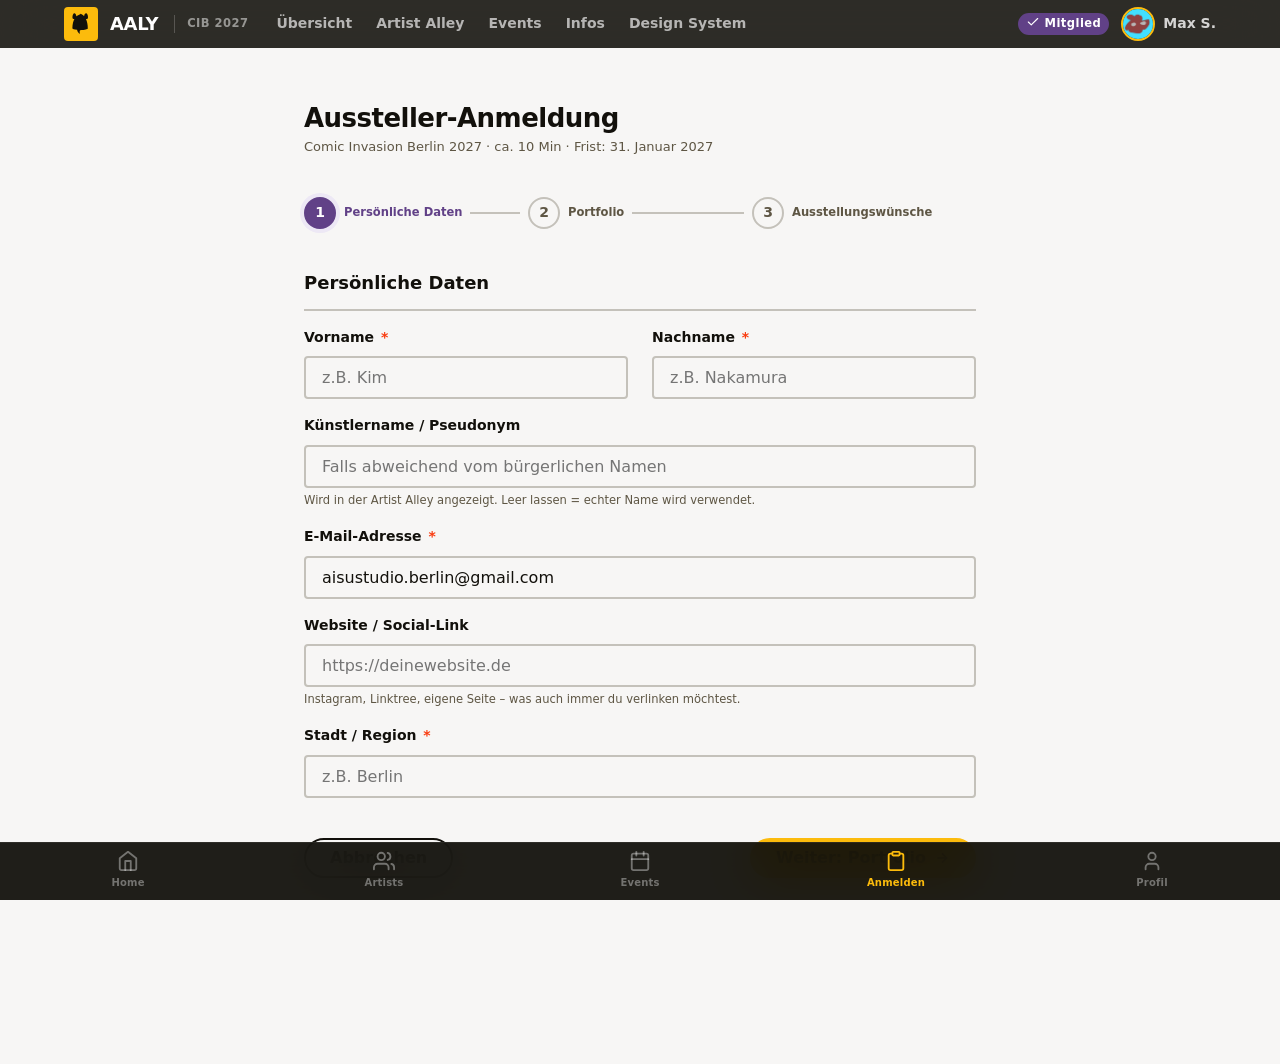
==== commit 31b1454e: "experiment: native mobile app redesign across all 6 screens - Remove all H1/H2 in favour of kern-pag" ====
--- a/prototype/anmelden.html
+++ b/prototype/anmelden.html
@@ -63,12 +63,8 @@
 
     <!-- Page Title -->
     <div class="u-mb-6">
-      <p class="kern-preline">Comic Invasion Berlin 2027</p>
-      <h1 class="kern-h1">Aussteller-Anmeldung</h1>
-      <p class="kern-body u-mt-3">
-        Bewirb dich als Aussteller:in für die CIB 2027. Die Anmeldung dauert ca. 10 Minuten.
-        Anmeldefrist: <strong>31. Januar 2027</strong>.
-      </p>
+      <div class="kern-page-title">Aussteller-Anmeldung</div>
+      <div class="kern-page-caption">Comic Invasion Berlin 2027 · ca. 10 Min · Frist: 31. Januar 2027</div>
     </div>
 
     <!-- Progress -->
@@ -399,7 +395,7 @@
         <div style="width:72px; height:72px; background:var(--color-success-bg); border-radius:50%; display:flex; align-items:center; justify-content:center; margin:0 auto var(--s5);">
           <svg width="36" height="36" viewBox="0 0 24 24" fill="none" stroke="var(--color-success)" stroke-width="2.5" aria-hidden="true"><path d="M20 6L9 17l-5-5"/></svg>
         </div>
-        <h2 class="kern-h2 u-mb-4">Anmeldung eingegangen!</h2>
+        <div class="kern-page-title" style="margin-bottom:var(--s4);">Anmeldung eingegangen!</div>
 
         <div class="kern-alert kern-alert--success u-mb-5" role="alert" style="text-align:left;">
           <svg width="18" height="18" viewBox="0 0 24 24" fill="none" stroke="currentColor" stroke-width="2" class="kern-alert__icon" aria-hidden="true"><path d="M20 6L9 17l-5-5"/></svg>
@@ -426,16 +422,28 @@
   </div>
 </main>
 
-<footer class="kern-footer" role="contentinfo">
-  <div class="kern-footer__inner">
-    <div><span class="kern-footer__brand">AALY</span> · CIB 2027 · Festsaal Kreuzberg, 22.–23. Mai</div>
-    <nav class="kern-footer__links" aria-label="Footer">
-      <a href="#">Datenschutz</a>
-      <a href="#">Barrierefreiheit</a>
-      <a href="#">Impressum</a>
-    </nav>
-  </div>
-</footer>
+<nav class="kern-bottom-nav" aria-label="Hauptnavigation">
+  <a href="index.html" class="kern-bottom-nav__item">
+    <svg viewBox="0 0 24 24" width="22" height="22" fill="none" stroke="currentColor" stroke-width="2" stroke-linecap="round" stroke-linejoin="round"><path d="m3 9 9-7 9 7v11a2 2 0 0 1-2 2H5a2 2 0 0 1-2-2z"/><polyline points="9 22 9 12 15 12 15 22"/></svg>
+    Home
+  </a>
+  <a href="artists.html" class="kern-bottom-nav__item">
+    <svg viewBox="0 0 24 24" width="22" height="22" fill="none" stroke="currentColor" stroke-width="2" stroke-linecap="round" stroke-linejoin="round"><path d="M17 21v-2a4 4 0 0 0-4-4H5a4 4 0 0 0-4 4v2"/><circle cx="9" cy="7" r="4"/><path d="M23 21v-2a4 4 0 0 0-3-3.87"/><path d="M16 3.13a4 4 0 0 1 0 7.75"/></svg>
+    Artists
+  </a>
+  <a href="events.html" class="kern-bottom-nav__item">
+    <svg viewBox="0 0 24 24" width="22" height="22" fill="none" stroke="currentColor" stroke-width="2" stroke-linecap="round" stroke-linejoin="round"><path d="M8 2v4"/><path d="M16 2v4"/><rect width="18" height="18" x="3" y="4" rx="2"/><path d="M3 10h18"/></svg>
+    Events
+  </a>
+  <a href="anmelden.html" class="kern-bottom-nav__item active">
+    <svg viewBox="0 0 24 24" width="22" height="22" fill="none" stroke="currentColor" stroke-width="2" stroke-linecap="round" stroke-linejoin="round"><rect width="8" height="4" x="8" y="2" rx="1" ry="1"/><path d="M16 4h2a2 2 0 0 1 2 2v14a2 2 0 0 1-2 2H6a2 2 0 0 1-2-2V6a2 2 0 0 1 2-2h2"/></svg>
+    Anmelden
+  </a>
+  <a href="artist-portfolio.html" class="kern-bottom-nav__item">
+    <svg viewBox="0 0 24 24" width="22" height="22" fill="none" stroke="currentColor" stroke-width="2" stroke-linecap="round" stroke-linejoin="round"><path d="M19 21v-2a4 4 0 0 0-4-4H9a4 4 0 0 0-4 4v2"/><circle cx="12" cy="7" r="4"/></svg>
+    Profil
+  </a>
+</nav>
 
 <script>
 function goToStep(n) {
--- a/prototype/kern-aaly.css
+++ b/prototype/kern-aaly.css
@@ -833,3 +833,197 @@
   .kern-dl { grid-template-columns: 1fr; gap: var(--s1); }
   .kern-dl dt { margin-top: var(--s2); color: var(--color-text-xmuted); font-size: var(--text-xs); text-transform: uppercase; letter-spacing: 0.06em; }
 }
+
+/* ═══════════════════════════════════════
+   EXPERIMENT v2 — NATIVE APP LOOK
+   Branch: experiment/mobile-app-redesign
+═══════════════════════════════════════ */
+
+:root {
+  --r-card:       16px;
+  --r-pill:       999px;
+  --app-header-h: 48px;
+  --app-tab-h:    58px;
+}
+
+/* ── Override: Pill buttons ── */
+.kern-btn { border-radius: var(--r-pill); }
+
+/* ── Override: More rounded cards ── */
+.kern-card { border-radius: var(--r-card); }
+
+/* ── Override: Pill badges ── */
+.kern-badge { border-radius: var(--r-pill); padding: 3px 9px; }
+
+/* ── Override: Slimmer blurred header ── */
+.kern-kopfzeile {
+  background: rgba(18, 16, 11, 0.88);
+  backdrop-filter: blur(24px) saturate(1.4);
+  -webkit-backdrop-filter: blur(24px) saturate(1.4);
+  border-bottom: none;
+  box-shadow: 0 1px 0 rgba(255,255,255,0.06);
+}
+.kern-kopfzeile__inner { height: var(--app-header-h); }
+
+/* ── Override: hide breadcrumb ── */
+.kern-breadcrumb { display: none; }
+
+/* ── Body padding for bottom nav ── */
+body { padding-bottom: calc(var(--app-tab-h) + 8px); }
+
+/* ── Section Label (replaces H2) ── */
+.kern-section-label {
+  display: flex; align-items: center; justify-content: space-between;
+  font-size: 11px; font-weight: 700;
+  letter-spacing: 0.09em; text-transform: uppercase;
+  color: var(--color-text-muted);
+  padding: var(--s5) 0 var(--s2);
+}
+.kern-section-label a {
+  font-size: 13px; font-weight: 600; color: var(--cib-purple);
+  text-decoration: none; text-transform: none; letter-spacing: 0;
+}
+
+/* ── Page Title (replaces H1) ── */
+.kern-page-title {
+  font-size: 26px; font-weight: 800;
+  line-height: 1.1; color: var(--color-text);
+  letter-spacing: -0.02em; padding: var(--s4) 0 4px;
+}
+.kern-page-caption {
+  font-size: 13px; color: var(--color-text-muted);
+  margin-bottom: var(--s4);
+}
+
+/* ── Cell Group (iOS-style grouped list) ── */
+.kern-cell-group {
+  background: var(--color-bg);
+  border: 1px solid var(--color-border);
+  border-radius: var(--r-card);
+  overflow: hidden;
+}
+.kern-cell {
+  display: flex; align-items: center;
+  padding: 12px var(--s4); gap: var(--s3);
+  border-bottom: 1px solid var(--color-border);
+  text-decoration: none; color: inherit;
+  min-height: 52px; transition: background 0.1s;
+  position: relative;
+}
+.kern-cell:last-child { border-bottom: none; }
+a.kern-cell:hover, a.kern-cell:active { background: var(--color-surface); }
+.kern-cell--chevron {
+  padding-right: var(--s3);
+}
+.kern-cell--chevron::after {
+  content: '';
+  display: block; flex-shrink: 0; margin-left: auto;
+  width: 7px; height: 11px;
+  background-color: var(--color-text-muted);
+  opacity: 0.35;
+  -webkit-mask: url("data:image/svg+xml,%3Csvg xmlns='http://www.w3.org/2000/svg' viewBox='0 0 7 12'%3E%3Cpolyline points='1,1 6,6 1,11' stroke='%23000' stroke-width='2' fill='none' stroke-linecap='round' stroke-linejoin='round'/%3E%3C/svg%3E") no-repeat center / contain;
+  mask: url("data:image/svg+xml,%3Csvg xmlns='http://www.w3.org/2000/svg' viewBox='0 0 7 12'%3E%3Cpolyline points='1,1 6,6 1,11' stroke='%23000' stroke-width='2' fill='none' stroke-linecap='round' stroke-linejoin='round'/%3E%3C/svg%3E") no-repeat center / contain;
+}
+.kern-cell__icon {
+  width: 36px; height: 36px; border-radius: 9px;
+  display: flex; align-items: center; justify-content: center;
+  flex-shrink: 0;
+}
+.kern-cell__icon--yellow { background: var(--cib-yellow); color: var(--cib-ink); }
+.kern-cell__icon--purple { background: var(--cib-purple); color: #fff; }
+.kern-cell__icon--teal   { background: var(--cib-teal);   color: #fff; }
+.kern-cell__icon--navy   { background: var(--cib-navy);   color: #fff; }
+.kern-cell__icon--ink    { background: var(--cib-ink);    color: #fff; }
+.kern-cell__content { flex: 1; display: flex; flex-direction: column; gap: 2px; min-width: 0; }
+.kern-cell__title   { font-size: 15px; font-weight: 600; color: var(--color-text); white-space: nowrap; overflow: hidden; text-overflow: ellipsis; }
+.kern-cell__sub     { font-size: 12px; color: var(--color-text-muted); white-space: nowrap; overflow: hidden; text-overflow: ellipsis; }
+.kern-cell__right   { margin-left: auto; font-size: 13px; color: var(--color-text-muted); flex-shrink: 0; padding-left: var(--s2); }
+.kern-cell__avatar  { width: 40px; height: 40px; border-radius: 50%; overflow: hidden; flex-shrink: 0; border: 2px solid var(--color-border); }
+.kern-cell__avatar img { width: 100%; height: 100%; object-fit: cover; }
+
+/* ── Horizontal Scroll Strip ── */
+.kern-scroll-x {
+  display: flex; gap: var(--s3);
+  overflow-x: auto; -webkit-overflow-scrolling: touch;
+  padding: var(--s2) var(--s5) var(--s4);
+  margin: 0 calc(-1 * var(--s5));
+  scrollbar-width: none;
+}
+.kern-scroll-x::-webkit-scrollbar { display: none; }
+
+/* ── Avatar Chip (for horizontal scroll) ── */
+.kern-avatar-chip {
+  display: flex; flex-direction: column; align-items: center;
+  gap: 5px; text-decoration: none; color: inherit;
+  flex-shrink: 0; width: 68px;
+}
+.kern-avatar-chip__img {
+  width: 52px; height: 52px; border-radius: 50%;
+  overflow: hidden; border: 2px solid var(--color-border);
+}
+.kern-avatar-chip__img img { width: 100%; height: 100%; object-fit: cover; }
+.kern-avatar-chip--me .kern-avatar-chip__img { border-color: var(--cib-yellow); box-shadow: 0 0 0 2px rgba(252,187,12,0.3); }
+.kern-avatar-chip__name {
+  font-size: 11px; font-weight: 600; text-align: center;
+  color: var(--color-text); line-height: 1.25;
+  overflow: hidden; display: -webkit-box;
+  -webkit-line-clamp: 2; -webkit-box-orient: vertical;
+}
+
+/* ── Compact Event Cell ── */
+.kern-event-cell {
+  display: flex; align-items: center;
+  padding: 10px var(--s4); gap: var(--s3);
+  border-bottom: 1px solid var(--color-border);
+  text-decoration: none; color: inherit; min-height: 52px;
+  transition: background 0.1s;
+}
+.kern-event-cell:last-child { border-bottom: none; }
+.kern-event-cell:hover { background: var(--color-surface); }
+.kern-event-cell__time {
+  font-size: 13px; font-weight: 700; color: var(--color-text-muted);
+  min-width: 42px; flex-shrink: 0; font-variant-numeric: tabular-nums;
+}
+.kern-event-cell__dot {
+  width: 9px; height: 9px; border-radius: 50%;
+  flex-shrink: 0; margin-top: 1px;
+}
+.kern-event-cell__body { flex: 1; min-width: 0; display: flex; flex-direction: column; gap: 2px; }
+.kern-event-cell__title { font-size: 14px; font-weight: 600; white-space: nowrap; overflow: hidden; text-overflow: ellipsis; color: var(--color-text); }
+.kern-event-cell__meta  { font-size: 12px; color: var(--color-text-muted); white-space: nowrap; overflow: hidden; text-overflow: ellipsis; }
+.kern-event-cell__right { margin-left: auto; flex-shrink: 0; padding-left: var(--s2); }
+
+/* ── Bottom Navigation ── */
+.kern-bottom-nav {
+  position: fixed; bottom: 0; left: 0; right: 0;
+  height: var(--app-tab-h);
+  background: rgba(18, 16, 11, 0.94);
+  backdrop-filter: blur(24px) saturate(1.4);
+  -webkit-backdrop-filter: blur(24px) saturate(1.4);
+  border-top: 1px solid rgba(255,255,255,0.07);
+  display: flex; z-index: 300;
+  padding-bottom: env(safe-area-inset-bottom, 0px);
+}
+.kern-bottom-nav__item {
+  flex: 1; display: flex; flex-direction: column;
+  align-items: center; justify-content: center;
+  gap: 3px; color: rgba(255,255,255,0.38);
+  font-size: 10px; font-weight: 600; text-decoration: none;
+  letter-spacing: 0.02em; transition: color 0.12s;
+  padding-bottom: 2px;
+}
+.kern-bottom-nav__item:hover { color: rgba(255,255,255,0.7); }
+.kern-bottom-nav__item.active { color: var(--cib-yellow); }
+
+/* ── Stat pill row ── */
+.kern-stat-pills {
+  display: flex; gap: var(--s2); flex-wrap: wrap;
+  margin-bottom: var(--s4);
+}
+.kern-stat-pill {
+  background: var(--cib-ink); color: #fff;
+  border-radius: var(--r-pill);
+  padding: 5px var(--s3);
+  font-size: 13px; font-weight: 700;
+}
+.kern-stat-pill span { color: var(--cib-yellow); margin-right: 4px; }
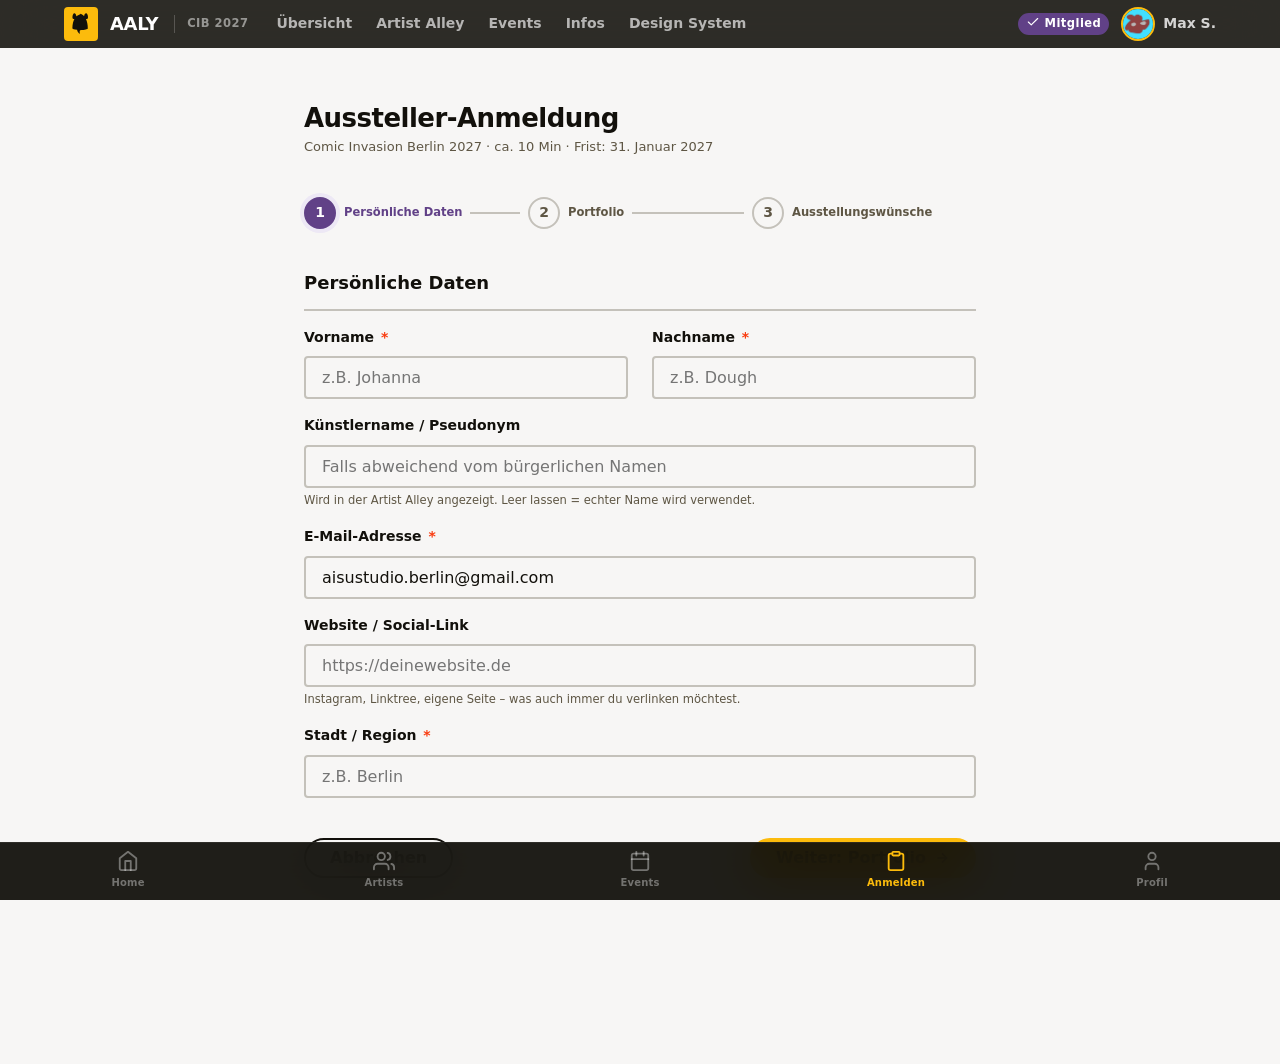
==== commit c4867e29: "update venue + placeholder names - Festsaal Kreuzberg → Museum für Kommunikation, Berlin (all screen" ====
--- a/prototype/anmelden.html
+++ b/prototype/anmelden.html
@@ -95,11 +95,11 @@
         <div class="kern-grid kern-grid--2">
           <div class="kern-field">
             <label class="kern-label" for="vorname">Vorname <span class="kern-label__req" aria-label="Pflichtfeld">*</span></label>
-            <input class="kern-input" type="text" id="vorname" autocomplete="given-name" required placeholder="z.B. Kim">
+            <input class="kern-input" type="text" id="vorname" autocomplete="given-name" required placeholder="z.B. Johanna">
           </div>
           <div class="kern-field">
             <label class="kern-label" for="nachname">Nachname <span class="kern-label__req" aria-label="Pflichtfeld">*</span></label>
-            <input class="kern-input" type="text" id="nachname" autocomplete="family-name" required placeholder="z.B. Nakamura">
+            <input class="kern-input" type="text" id="nachname" autocomplete="family-name" required placeholder="z.B. Dough">
           </div>
         </div>
 
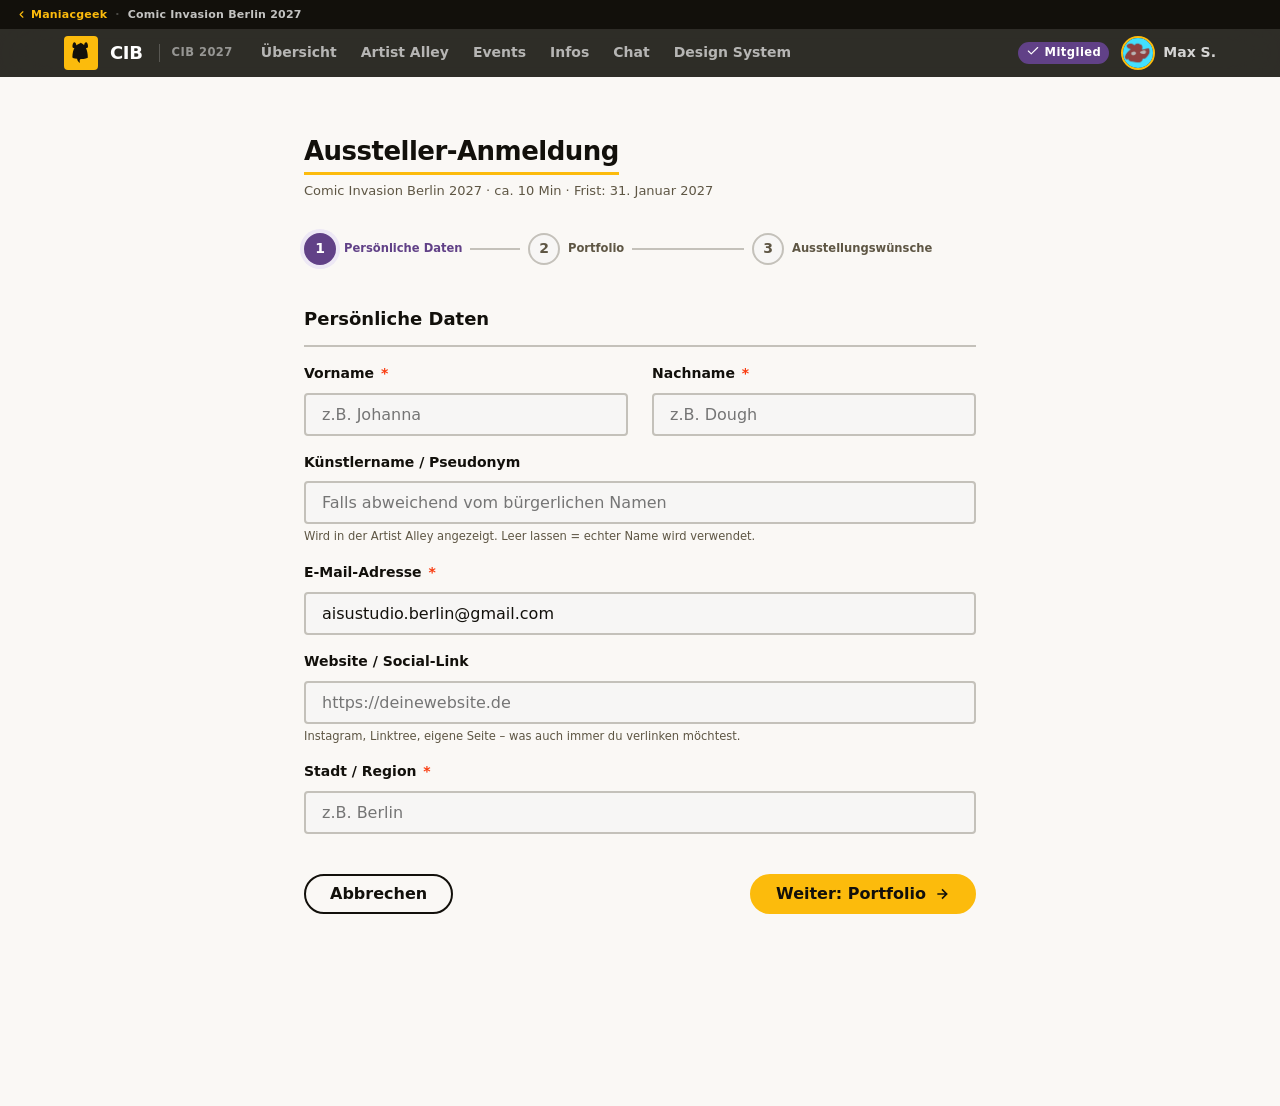
==== commit 9ae845fb: "feat(prototype): Maskottchen-Platzierungen nach Einsatzplan - Main-Koons: fixed, subtil rechts auf H" ====
--- a/prototype/anmelden.html
+++ b/prototype/anmelden.html
@@ -3,7 +3,7 @@
 <head>
   <meta charset="utf-8">
   <meta name="viewport" content="width=device-width, initial-scale=1">
-  <title>Aussteller-Anmeldung – CIB 2027 – AALY</title>
+  <title>Aussteller-Anmeldung – CIB 2027 – CIB</title>
   <!-- works via server (/prototype/) and direct file open -->
   <link rel="stylesheet" href="kern-aaly.css">
   <style>
@@ -16,16 +16,24 @@
 <a href="#main-content" class="skip-link">Zum Hauptinhalt springen</a>
 
 <!-- ── KOPFZEILE ── -->
+<div class="kern-platform-bar">
+  <a href="#" class="kern-platform-bar__link" onclick="return false;">
+    <svg viewBox="0 0 24 24" width="11" height="11" fill="none" stroke="currentColor" stroke-width="2.5" stroke-linecap="round" stroke-linejoin="round"><path d="m15 18-6-6 6-6"/></svg>
+    Maniacgeek
+  </a>
+  <span class="kern-platform-bar__sep">·</span>
+  <span class="kern-platform-bar__space">Comic Invasion Berlin 2027</span>
+</div>
 <header class="kern-kopfzeile" role="banner">
   <div class="kern-kopfzeile__inner">
-    <a href="index.html" class="kern-kopfzeile__logo" aria-label="AALY – Startseite">
+    <a href="index.html" class="kern-kopfzeile__logo" aria-label="CIB – Startseite">
       <!-- CIB Maskottchen-Logo aus Design System -->
       <div class="kern-kopfzeile__logo-mark">
         <svg viewBox="87 177 62 72" width="22" height="22" fill="currentColor" aria-hidden="true">
           <path fill-rule="evenodd" d="M134.4,197.1c3.4,7.1,5.9,17.1,5.9,31.1,0,.1,0,.2-.2.3-7.9,4.1-20.8,4.4-24.8,4.6,0,0-.2,0-.2.1-.3.5-1.4,2.7-1.4,5.6,0,2.3.7,4.6,1.1,5.8,0,.3-.2.5-.4.4-4.4-2.5-8.3-6.7-9.1-12.6,0-.1-.1-.2-.3-.3-4.6-.4-9.3-1.2-13.4-3-1.1-.5-1.8-1.7-1.8-2.9.3-13.7,3-23.1,6.6-29.7,0,0,0,0-.1,0-3.5,0-6.4-.4-6.3-5.6,0-6.4,2.9-13.3,6.4-13.3,3.3,0,5.9,4.3,6.3,10,0,.3.3.4.5.2,5.1-4.6,10.1-5.7,11.7-5.9.2,0,.3-.2.3-.3v-2c0-.2.2-.3.4-.3,1.5.3,6.9,2,12.2,7.9.2.2.5.1.5-.2.5-5.3,3.2-9.2,6.3-9.2,3.5,0,6.3,6.9,6.3,13.3s-4.5,5.6-6,5.6c-.2,0-.4.2-.3.4"/>
         </svg>
       </div>
-      AALY
+      CIB
       <span class="kern-kopfzeile__space-name">CIB 2027</span>
     </a>
     <nav class="kern-kopfzeile__nav" aria-label="Space-Navigation">
@@ -33,6 +41,7 @@
       <a href="artists.html">Artist Alley</a>
       <a href="events.html">Events</a>
       <a href="#">Infos</a>
+      <a href="chat.html">Chat</a>
       <a href="design-system.html">Design System</a>
     </nav>
     <div class="kern-kopfzeile__actions">
@@ -62,9 +71,12 @@
   <div class="kern-container" style="max-width:720px; padding-top:var(--s6); padding-bottom:var(--s8);">
 
     <!-- Page Title -->
-    <div class="u-mb-6">
-      <div class="kern-page-title">Aussteller-Anmeldung</div>
-      <div class="kern-page-caption">Comic Invasion Berlin 2027 · ca. 10 Min · Frist: 31. Januar 2027</div>
+    <div class="kern-mascot-header u-mb-6">
+      <div class="kern-mascot-header__text">
+        <div class="kern-page-title">Aussteller-Anmeldung</div>
+        <div class="kern-page-caption">Comic Invasion Berlin 2027 · ca. 10 Min · Frist: 31. Januar 2027</div>
+      </div>
+      <img src="../Design Components/Mascot SVG/CIB24 Lavender Run.svg" alt="" aria-hidden="true">
     </div>
 
     <!-- Progress -->
@@ -422,6 +434,11 @@
   </div>
 </main>
 
+
+<div class="kern-mascot-footer">
+  <img src="../Design Components/Mascot SVG/CIB24 Lavender Doggo 1.svg" alt="" aria-hidden="true">
+  <img src="../Design Components/Mascot SVG/CIB24 Lavender Walk.svg" alt="" aria-hidden="true">
+</div>
 <nav class="kern-bottom-nav" aria-label="Hauptnavigation">
   <a href="index.html" class="kern-bottom-nav__item">
     <svg viewBox="0 0 24 24" width="22" height="22" fill="none" stroke="currentColor" stroke-width="2" stroke-linecap="round" stroke-linejoin="round"><path d="m3 9 9-7 9 7v11a2 2 0 0 1-2 2H5a2 2 0 0 1-2-2z"/><polyline points="9 22 9 12 15 12 15 22"/></svg>
--- a/prototype/kern-aaly.css
+++ b/prototype/kern-aaly.css
@@ -1,4 +1,4 @@
-/* KERN UX v2.6.4 – CIB / AALY Theme */
+/* KERN UX v2.6.4 – CIB / CIB Theme */
 /* KERN-Struktur + CIB Editorial-Aesthetik */
 
 .lucide { vertical-align: -0.2em; flex-shrink: 0; }
@@ -6,7 +6,7 @@
 @import url('https://fonts.googleapis.com/css2?family=Public+Sans:ital,wght@0,400;0,600;0,700;0,800;0,900;1,700&display=swap');
 
 :root {
-  /* ── AALY Design System (aus AALY_DesignComponents.svg) ── */
+  /* ── CIB Design System (aus CIB_DesignComponents.svg) ── */
 
   /* Main Interactions */
   --cib-yellow:        #fcbb0c;   /* Main Interaction Bright */
@@ -339,9 +339,14 @@
 .kern-badge--default  { background: var(--color-surface-2); color: var(--color-text-muted); }
 .kern-badge--brand    { background: var(--cib-yellow); color: var(--cib-ink); }
 .kern-badge--accent   { background: var(--cib-purple-light); color: var(--cib-purple); }
-.kern-badge--success  { background: var(--color-success-bg); color: var(--color-success); }
+.kern-badge--teal     { background: var(--cib-teal);   color: #fff; }
+.kern-badge--navy     { background: var(--cib-navy);   color: #fff; }
+.kern-badge--purple   { background: var(--cib-purple); color: #fff; }
+.kern-badge--pink     { background: var(--cib-pink);   color: #fff; }
+.kern-badge--success  { background: #1a7a4a; color: #fff; }
 .kern-badge--error    { background: var(--cib-red-light); color: var(--cib-red); }
-.kern-badge--info     { background: var(--color-info-bg); color: var(--color-info); }
+.kern-badge--info     { background: var(--cib-navy); color: #fff; }
+.kern-badge--warning  { background: #b05e00; color: #fff; }
 .kern-badge--dark     { background: var(--cib-ink); color: #fff; }
 .kern-badge--outline  { background: transparent; color: var(--color-text-muted); border: 1px solid var(--color-border); }
 
@@ -840,10 +845,129 @@
 ═══════════════════════════════════════ */
 
 :root {
-  --r-card:       16px;
-  --r-pill:       999px;
-  --app-header-h: 48px;
-  --app-tab-h:    58px;
+  --r-card:          16px;
+  --r-pill:          999px;
+  --app-header-h:    48px;
+  --app-tab-h:       58px;
+  /* Perplexity-borrowed surface tokens */
+  --color-soft-paper: #fdfbfa;
+  --color-warm-mist:  #d1d1cd;
+  --shadow-subtle:    rgba(0,0,0,0.07) 0 1px 3px 0;
+}
+
+/* Parchment canvas */
+body { background: #faf8f5; }
+
+/* Cell-groups: soft-paper + hairline warm border + shadow */
+.kern-cell-group {
+  background: var(--color-soft-paper);
+  border-color: var(--color-warm-mist);
+  box-shadow: var(--shadow-subtle);
+}
+.kern-cell { border-bottom-color: var(--color-warm-mist); }
+.kern-event-cell { border-bottom-color: var(--color-warm-mist); }
+
+/* ── Three-column layout system (mobile-first) ── */
+.kern-app-layout { display: block; }
+.kern-sidebar    { display: none; }
+.kern-side-panel { display: none; }
+
+/* kern-main-col: mobile = full width with bottom-nav padding */
+.kern-main-col {
+  padding: var(--s4) var(--s5) calc(var(--app-tab-h) + var(--s4));
+}
+
+/* 900px: sidebar + main */
+@media (min-width: 900px) {
+  body { padding-bottom: 0; }
+  .kern-bottom-nav { display: none; }
+
+  .kern-app-layout {
+    display: grid;
+    grid-template-columns: 220px 1fr;
+    max-width: 1440px;
+    margin: 0 auto;
+    align-items: start;
+  }
+
+  .kern-sidebar {
+    display: flex;
+    flex-direction: column;
+    position: sticky;
+    top: var(--app-header-h);
+    height: calc(100vh - var(--app-header-h));
+    overflow-y: auto;
+    border-right: 1px solid var(--color-warm-mist);
+    padding: var(--s4) var(--s3) var(--s6);
+    background: #faf8f5;
+    scrollbar-width: none;
+  }
+  .kern-sidebar::-webkit-scrollbar { display: none; }
+
+  .kern-main-col {
+    padding: var(--s5) var(--s5) var(--s7);
+    min-width: 0;
+  }
+}
+
+/* 1200px: three columns */
+@media (min-width: 1200px) {
+  .kern-app-layout {
+    grid-template-columns: 220px 1fr 280px;
+  }
+  .kern-side-panel {
+    display: flex;
+    flex-direction: column;
+    position: sticky;
+    top: var(--app-header-h);
+    height: calc(100vh - var(--app-header-h));
+    overflow-y: auto;
+    border-left: 1px solid var(--color-warm-mist);
+    padding: var(--s4) var(--s3) var(--s6);
+    background: #faf8f5;
+    scrollbar-width: none;
+  }
+  .kern-side-panel::-webkit-scrollbar { display: none; }
+}
+
+/* ── Sidebar components ── */
+.kern-sidebar-space {
+  background: var(--cib-ink);
+  border-radius: var(--r-card);
+  padding: var(--s3) var(--s4);
+  margin-bottom: var(--s4);
+}
+.kern-sidebar-space__name {
+  font-size: 12px; font-weight: 800;
+  color: var(--cib-yellow); margin-bottom: 3px;
+}
+.kern-sidebar-space__meta {
+  font-size: 11px; color: rgba(255,255,255,0.55); line-height: 1.45;
+}
+
+.kern-sidebar-nav {
+  display: flex; flex-direction: column; gap: 2px;
+  margin-bottom: var(--s4);
+}
+.kern-sidebar-nav__item {
+  display: flex; align-items: center; gap: 10px;
+  padding: 9px var(--s3); border-radius: 10px;
+  font-size: 14px; font-weight: 600;
+  color: var(--color-text); text-decoration: none;
+  transition: background 0.12s;
+}
+.kern-sidebar-nav__item:hover { background: var(--color-surface); }
+.kern-sidebar-nav__item.active {
+  background: var(--cib-yellow); color: var(--cib-ink);
+}
+
+/* Sidebar section-label: smaller, no yellow border */
+.kern-sidebar .kern-section-label {
+  font-size: 10px;
+  padding: var(--s3) var(--s2) var(--s1);
+  border-left: none;
+  color: var(--color-text-muted);
+  letter-spacing: 0.1em;
 }
 
 /* ── Override: Pill buttons ── */
@@ -876,8 +1000,9 @@
   display: flex; align-items: center; justify-content: space-between;
   font-size: 11px; font-weight: 700;
   letter-spacing: 0.09em; text-transform: uppercase;
-  color: var(--color-text-muted);
-  padding: var(--s5) 0 var(--s2);
+  color: var(--color-text);
+  padding: var(--s5) 0 var(--s2) 10px;
+  border-left: 3px solid var(--cib-yellow);
 }
 .kern-section-label a {
   font-size: 13px; font-weight: 600; color: var(--cib-purple);
@@ -888,11 +1013,15 @@
 .kern-page-title {
   font-size: 26px; font-weight: 800;
   line-height: 1.1; color: var(--color-text);
-  letter-spacing: -0.02em; padding: var(--s4) 0 4px;
+  letter-spacing: -0.02em; padding: var(--s4) 0 6px;
+  border-bottom: 3px solid var(--cib-yellow);
+  display: inline-block;
+  margin-bottom: 6px;
 }
 .kern-page-caption {
   font-size: 13px; color: var(--color-text-muted);
   margin-bottom: var(--s4);
+  display: block;
 }
 
 /* ── Cell Group (iOS-style grouped list) ── */
@@ -962,7 +1091,7 @@
   overflow: hidden; border: 2px solid var(--color-border);
 }
 .kern-avatar-chip__img img { width: 100%; height: 100%; object-fit: cover; }
-.kern-avatar-chip--me .kern-avatar-chip__img { border-color: var(--cib-yellow); box-shadow: 0 0 0 2px rgba(252,187,12,0.3); }
+.kern-avatar-chip--me .kern-avatar-chip__img { border-color: var(--cib-yellow); border-width: 3px; box-shadow: 0 0 0 3px rgba(252,187,12,0.35); }
 .kern-avatar-chip__name {
   font-size: 11px; font-weight: 600; text-align: center;
   color: var(--color-text); line-height: 1.25;
@@ -981,12 +1110,13 @@
 .kern-event-cell:last-child { border-bottom: none; }
 .kern-event-cell:hover { background: var(--color-surface); }
 .kern-event-cell__time {
-  font-size: 13px; font-weight: 700; color: var(--color-text-muted);
+  font-size: 13px; font-weight: 800; color: var(--cib-teal);
   min-width: 42px; flex-shrink: 0; font-variant-numeric: tabular-nums;
 }
 .kern-event-cell__dot {
-  width: 9px; height: 9px; border-radius: 50%;
+  width: 12px; height: 12px; border-radius: 50%;
   flex-shrink: 0; margin-top: 1px;
+  box-shadow: 0 0 0 3px rgba(255,255,255,0.15);
 }
 .kern-event-cell__body { flex: 1; min-width: 0; display: flex; flex-direction: column; gap: 2px; }
 .kern-event-cell__title { font-size: 14px; font-weight: 600; white-space: nowrap; overflow: hidden; text-overflow: ellipsis; color: var(--color-text); }
@@ -1021,9 +1151,225 @@
   margin-bottom: var(--s4);
 }
 .kern-stat-pill {
+  border-radius: var(--r-pill);
+  padding: 6px var(--s3);
+  font-size: 13px; font-weight: 700;
+  color: var(--cib-ink);
+  background: var(--cib-yellow);
+}
+.kern-stat-pill:nth-child(2) { background: var(--cib-teal);   color: #fff; }
+.kern-stat-pill:nth-child(3) { background: var(--cib-navy);   color: #fff; }
+.kern-stat-pill:nth-child(4) { background: var(--cib-purple); color: #fff; }
+.kern-stat-pill span { font-weight: 900; margin-right: 4px; }
+
+/* mobile-only blocks: visible < 900px, hidden when sidebar takes over */
+.sidebar-mobile-only { display: block; }
+@media (min-width: 900px) {
+  .sidebar-mobile-only { display: none; }
+}
+
+/* ── 900px overrides (must come after main component definitions) ── */
+@media (min-width: 900px) {
+  /* Hide bottom nav, use sidebar instead */
+  .kern-bottom-nav { display: none !important; }
+  body { padding-bottom: 0 !important; }
+
+  /* Sidebar cells: no truncation, no badge, compact */
+  .kern-sidebar .kern-cell__title {
+    white-space: normal; font-size: 13px;
+  }
+  .kern-sidebar .kern-cell__sub { font-size: 11px; }
+  .kern-sidebar .kern-badge { display: none; }
+  .kern-sidebar .kern-cell { padding: 9px var(--s3); min-height: 44px; }
+  .kern-sidebar .kern-cell__icon { width: 30px; height: 30px; border-radius: 7px; }
+}
+
+/* Header nav: hidden on mobile (bottom nav handles it), visible 900px+ */
+@media (max-width: 899px) {
+  .kern-kopfzeile__nav { display: none; }
+}
+
+/* ── Maniacgeek back link ── */
+.kern-sidebar-back {
+  display: flex; align-items: center; gap: 6px;
+  font-size: 11px; font-weight: 600; color: var(--color-text-muted);
+  text-decoration: none; padding: 6px var(--s2); margin-bottom: var(--s2);
+  border-radius: 8px; transition: background 0.1s;
+  letter-spacing: 0.02em;
+}
+.kern-sidebar-back:hover { background: var(--color-surface); color: var(--color-text); }
+
+/* ── Follow / Message bar ── */
+.kern-follow-bar {
+  display: flex; gap: var(--s2); margin-bottom: var(--s4);
+}
+.kern-follow-bar .kern-btn { flex: 1; justify-content: center; }
+
+/* ── Share button (inline) ── */
+.kern-share-row {
+  display: flex; justify-content: space-between; align-items: center;
+  margin-bottom: var(--s3);
+}
+
+/* ── Event detail hero carousel ── */
+.ev-carousel {
+  position: relative; border-radius: var(--r-card); overflow: hidden;
+  margin-bottom: var(--s4); aspect-ratio: 16/7; background: var(--color-surface);
+}
+.ev-carousel__track {
+  display: flex; height: 100%; transition: transform 0.35s cubic-bezier(.4,0,.2,1);
+}
+.ev-carousel__slide {
+  min-width: 100%; width: 100%; height: 100%; object-fit: cover; display: block; flex-shrink: 0;
+}
+.ev-carousel__btn {
+  position: absolute; top: 50%; transform: translateY(-50%);
+  background: rgba(255,255,255,0.88); border: none; border-radius: 50%;
+  width: 32px; height: 32px; display: flex; align-items: center; justify-content: center;
+  cursor: pointer; box-shadow: 0 1px 4px rgba(0,0,0,0.18); color: var(--cib-ink);
+  backdrop-filter: blur(4px); transition: background 0.15s;
+}
+.ev-carousel__btn:hover { background: #fff; }
+.ev-carousel__btn--prev { left: 10px; }
+.ev-carousel__btn--next { right: 10px; }
+.ev-carousel__dots {
+  position: absolute; bottom: 10px; left: 50%; transform: translateX(-50%);
+  display: flex; gap: 5px;
+}
+.ev-carousel__dot {
+  width: 6px; height: 6px; border-radius: 50%;
+  background: rgba(255,255,255,0.5); transition: background 0.2s;
+}
+.ev-carousel__dot.active { background: #fff; }
+
+/* ── Event cell thumbnail ── */
+.kern-event-cell__right {
+  display: flex !important; flex-direction: column !important;
+  align-items: flex-end !important; gap: 5px !important;
+  flex-shrink: 0 !important; margin-left: auto !important; padding-left: var(--s2) !important;
+}
+.kern-event-cell__thumb {
+  width: 56px !important; height: 56px !important;
+  max-width: 56px !important; max-height: 56px !important;
+  border-radius: 8px !important; object-fit: cover !important;
+  display: block !important; flex-shrink: 0 !important;
+  box-shadow: var(--shadow-subtle);
+}
+
+/* ── Platform bar (Maniacgeek parent context) ── */
+.kern-platform-bar {
+  display: flex; align-items: center; gap: 8px;
+  background: var(--cib-ink); color: rgba(255,255,255,0.6);
+  font-size: 11px; font-weight: 600; padding: 6px 16px;
+  letter-spacing: 0.02em;
+}
+.kern-platform-bar__link {
+  display: flex; align-items: center; gap: 4px;
+  color: var(--cib-yellow); text-decoration: none; font-weight: 700;
+  transition: opacity 0.1s;
+}
+.kern-platform-bar__link:hover { opacity: 0.8; }
+.kern-platform-bar__sep { opacity: 0.4; }
+.kern-platform-bar__space { color: rgba(255,255,255,0.75); }
+
+/* ── Painted door: share pill ── */
+.kern-share-pill {
+  display: inline-flex; align-items: center; gap: 5px;
+  background: var(--color-soft-paper); border: 1px solid var(--color-warm-mist);
+  border-radius: var(--r-pill); padding: 5px 12px;
+  font-size: 12px; font-weight: 600; color: var(--color-text-muted);
+  cursor: pointer; text-decoration: none;
+}
+.kern-share-pill:hover { background: #fff; }
+
+/* ── App Drawer (Slack-style) ── */
+.kern-drawer-overlay {
+  position: fixed; inset: 0; background: rgba(0,0,0,0.45);
+  z-index: 200; opacity: 0; pointer-events: none;
+  transition: opacity 0.25s;
+}
+.kern-drawer-overlay.open { opacity: 1; pointer-events: all; }
+
+.kern-drawer {
+  position: fixed; top: 0; left: 0; bottom: 0; width: 280px;
   background: var(--cib-ink); color: #fff;
-  border-radius: var(--r-pill);
-  padding: 5px var(--s3);
-  font-size: 13px; font-weight: 700;
-}
-.kern-stat-pill span { color: var(--cib-yellow); margin-right: 4px; }
+  z-index: 201; transform: translateX(-100%);
+  transition: transform 0.28s cubic-bezier(.4,0,.2,1);
+  display: flex; flex-direction: column; overflow-y: auto;
+}
+.kern-drawer.open { transform: translateX(0); }
+
+.kern-drawer__head {
+  display: flex; align-items: center; gap: 10px;
+  padding: 16px 16px 12px;
+  border-bottom: 1px solid rgba(255,255,255,0.08);
+}
+.kern-drawer__logo-mark {
+  width: 36px; height: 36px; background: var(--cib-yellow);
+  border-radius: 9px; display: flex; align-items: center; justify-content:center;
+  color: var(--cib-ink); flex-shrink: 0;
+}
+.kern-drawer__title { font-size: 16px; font-weight: 800; color: #fff; line-height: 1.1; }
+.kern-drawer__subtitle { font-size: 11px; color: rgba(255,255,255,0.45); font-weight: 500; }
+.kern-drawer__close {
+  margin-left: auto; background: none; border: none; color: rgba(255,255,255,0.4);
+  cursor: pointer; padding: 4px; border-radius: 6px; display: flex;
+  transition: color 0.15s;
+}
+.kern-drawer__close:hover { color: #fff; }
+
+.kern-drawer__section { padding: 12px 8px 4px; }
+.kern-drawer__section-label {
+  font-size: 10px; font-weight: 700; letter-spacing: 0.08em;
+  color: rgba(255,255,255,0.35); padding: 0 8px 6px; text-transform: uppercase;
+}
+.kern-drawer__item {
+  display: flex; align-items: center; gap: 10px;
+  padding: 9px 12px; border-radius: 8px; color: rgba(255,255,255,0.75);
+  font-size: 14px; font-weight: 500; text-decoration: none;
+  transition: background 0.12s, color 0.12s;
+}
+.kern-drawer__item:hover { background: rgba(255,255,255,0.08); color: #fff; }
+.kern-drawer__item.active { background: rgba(252,187,12,0.15); color: var(--cib-yellow); }
+.kern-drawer__item svg { flex-shrink: 0; opacity: 0.7; }
+.kern-drawer__item.active svg { opacity: 1; }
+
+.kern-drawer__divider { height: 1px; background: rgba(255,255,255,0.07); margin: 8px 8px; }
+
+.kern-drawer__user {
+  margin-top: auto; padding: 12px 16px;
+  border-top: 1px solid rgba(255,255,255,0.08);
+  display: flex; align-items: center; gap: 10px;
+}
+.kern-drawer__avatar { width: 32px; height: 32px; border-radius: 50%; object-fit: cover; }
+.kern-drawer__user-name { font-size: 13px; font-weight: 600; color: rgba(255,255,255,0.85); }
+.kern-drawer__user-role { font-size: 11px; color: rgba(255,255,255,0.35); }
+
+/* Logo becomes a tap target */
+.kern-kopfzeile__logo-btn {
+  display: flex; align-items: center; gap: 8px;
+  background: none; border: none; cursor: pointer;
+  color: inherit; font: inherit; padding: 0; text-decoration: none;
+}
+
+/* ── Maskottchen-Platzierungen ── */
+.kern-mascot-footer {
+  display: flex; justify-content: flex-end; align-items: flex-end;
+  padding: 0 20px; height: 72px; overflow: hidden; pointer-events: none;
+}
+.kern-mascot-footer img { height: 68px; opacity: 0.32; display: block; }
+.kern-mascot-footer img:first-child { height: 52px; opacity: 0.15; margin-right: -6px; transform: scaleX(-1); }
+
+.kern-mascot-empty {
+  display: flex; flex-direction: column; align-items: center;
+  padding: var(--s6) var(--s4) var(--s4); text-align: center;
+}
+.kern-mascot-empty img { height: 130px; margin-bottom: var(--s3); }
+.kern-mascot-empty__label { font-size: 13px; color: var(--color-text-muted); line-height: 1.5; }
+
+.kern-mascot-header {
+  display: flex; align-items: flex-end; gap: var(--s4);
+  margin-bottom: var(--s4);
+}
+.kern-mascot-header__text { flex: 1; }
+.kern-mascot-header img { height: 100px; flex-shrink: 0; display: block; }
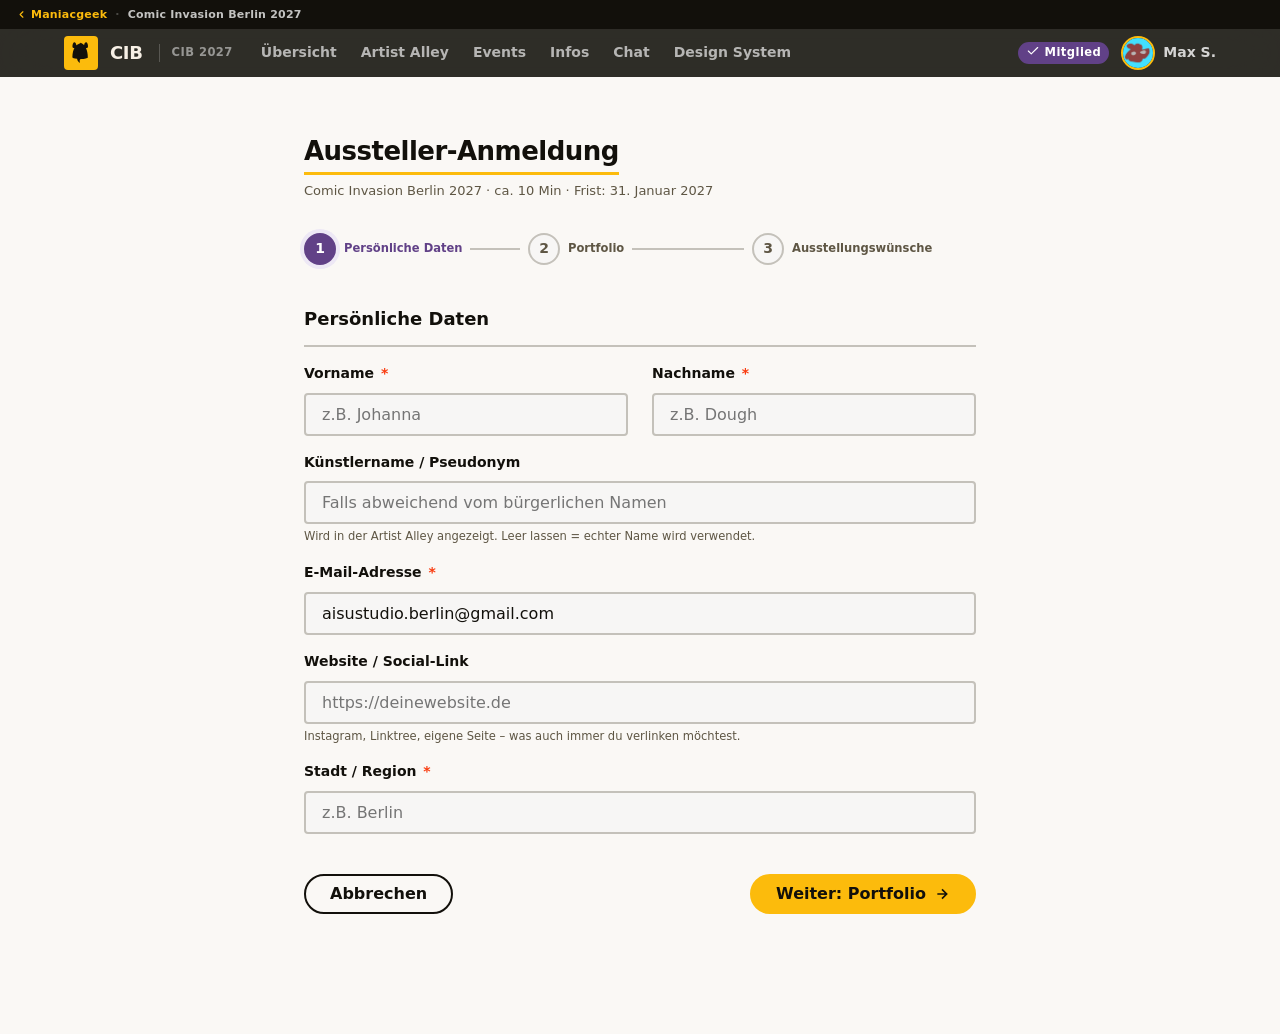
==== commit 8291e47d: "fix: Walk-Maskottchen aus allen Footern entfernt" ====
--- a/prototype/anmelden.html
+++ b/prototype/anmelden.html
@@ -435,10 +435,6 @@
 </main>
 
 
-<div class="kern-mascot-footer">
-  <img src="../Design Components/Mascot SVG/CIB24 Lavender Doggo 1.svg" alt="" aria-hidden="true">
-  <img src="../Design Components/Mascot SVG/CIB24 Lavender Walk.svg" alt="" aria-hidden="true">
-</div>
 <nav class="kern-bottom-nav" aria-label="Hauptnavigation">
   <a href="index.html" class="kern-bottom-nav__item">
     <svg viewBox="0 0 24 24" width="22" height="22" fill="none" stroke="currentColor" stroke-width="2" stroke-linecap="round" stroke-linejoin="round"><path d="m3 9 9-7 9 7v11a2 2 0 0 1-2 2H5a2 2 0 0 1-2-2z"/><polyline points="9 22 9 12 15 12 15 22"/></svg>
--- a/prototype/kern-aaly.css
+++ b/prototype/kern-aaly.css
@@ -132,7 +132,7 @@
 }
 .kern-kopfzeile__logo {
   display: flex; align-items: center; gap: var(--s3);
-  text-decoration: none; color: #fff;
+  text-decoration: none; color: #f7f0e6;
   font-weight: 900; font-size: var(--text-lg);
   letter-spacing: -0.02em; flex-shrink: 0;
 }
@@ -1176,7 +1176,7 @@
 
   /* Sidebar cells: no truncation, no badge, compact */
   .kern-sidebar .kern-cell__title {
-    white-space: normal; font-size: 13px;
+    white-space: normal; font-size: 13px; word-break: break-word; hyphens: none;
   }
   .kern-sidebar .kern-cell__sub { font-size: 11px; }
   .kern-sidebar .kern-badge { display: none; }
@@ -1349,7 +1349,7 @@
 .kern-kopfzeile__logo-btn {
   display: flex; align-items: center; gap: 8px;
   background: none; border: none; cursor: pointer;
-  color: inherit; font: inherit; padding: 0; text-decoration: none;
+  color: #f7f0e6; font: inherit; font-weight: 900; padding: 0; text-decoration: none;
 }
 
 /* ── Maskottchen-Platzierungen ── */
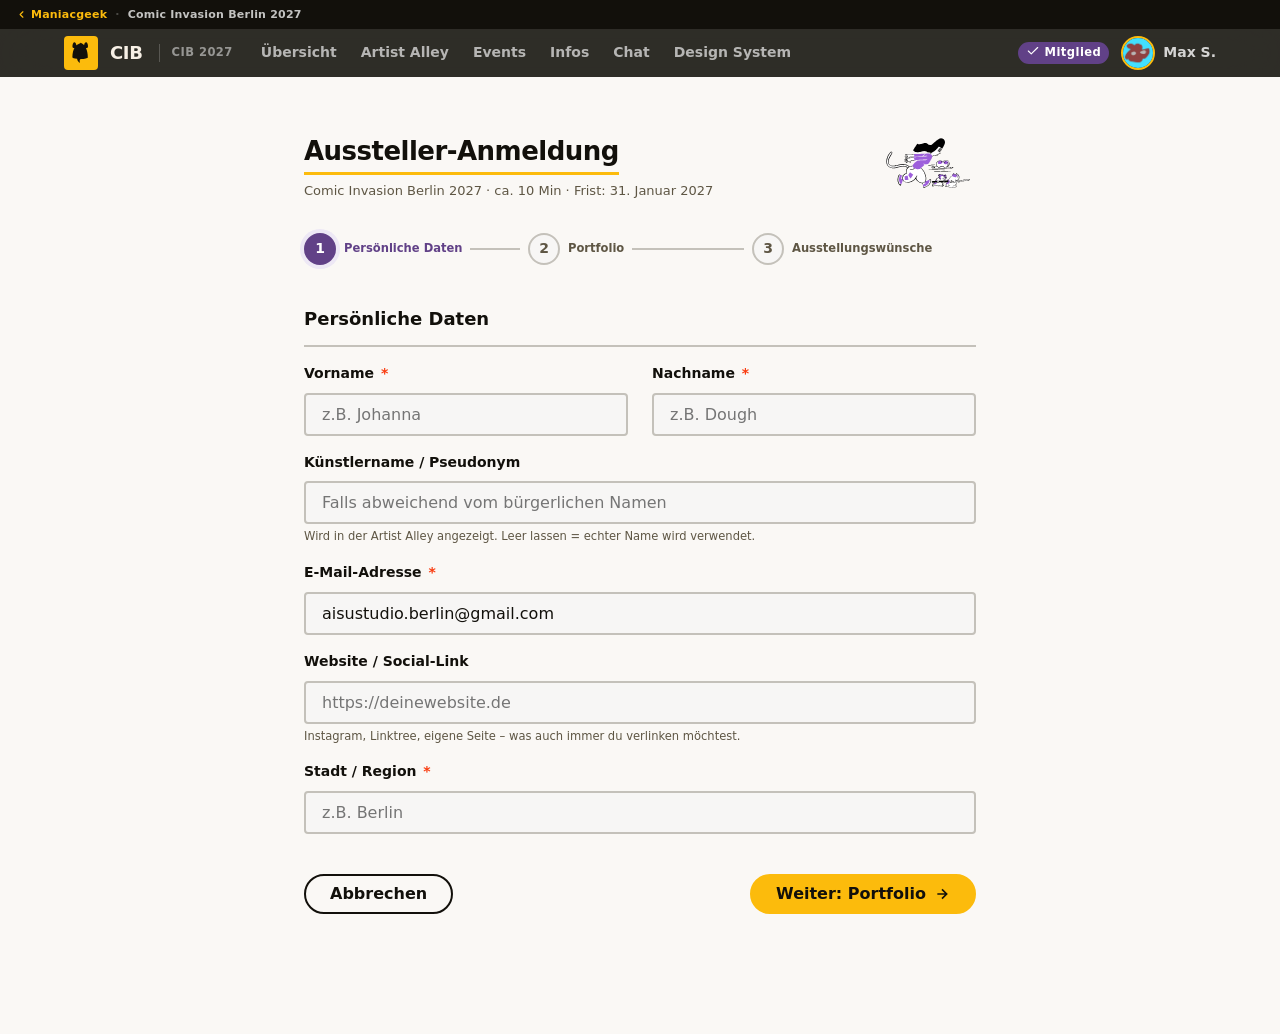
==== commit 21407f57: "fix: Maskottchen-Pfade korrigiert (mascot/ Unterordner)" ====
--- a/prototype/anmelden.html
+++ b/prototype/anmelden.html
@@ -70,16 +70,16 @@
 <main id="main-content">
   <div class="kern-container" style="max-width:720px; padding-top:var(--s6); padding-bottom:var(--s8);">
 
-    <!-- Page Title -->
+    <!-- ── Seiten-Titel mit Maskottchen ── -->
     <div class="kern-mascot-header u-mb-6">
       <div class="kern-mascot-header__text">
         <div class="kern-page-title">Aussteller-Anmeldung</div>
         <div class="kern-page-caption">Comic Invasion Berlin 2027 · ca. 10 Min · Frist: 31. Januar 2027</div>
       </div>
-      <img src="../Design Components/Mascot SVG/CIB24 Lavender Run.svg" alt="" aria-hidden="true">
-    </div>
-
-    <!-- Progress -->
+      <img src="mascot/CIB24 Lavender Run.svg" alt="" aria-hidden="true">
+    </div>
+
+    <!-- ── Wizard-Fortschrittsanzeige ── -->
     <nav aria-label="Formular-Fortschritt" class="u-mb-6" id="progress-nav">
       <div class="kern-progress" id="progress-bar">
         <div class="kern-progress__step kern-progress__step--active" id="step-dot-1">
--- a/prototype/kern-aaly.css
+++ b/prototype/kern-aaly.css
@@ -1,10 +1,69 @@
 /* KERN UX v2.6.4 – CIB / CIB Theme */
 /* KERN-Struktur + CIB Editorial-Aesthetik */
 
+/* ══════════════════════════════════════════════════════
+   INHALTSVERZEICHNIS
+   1.  Import & Lucide-Hilfklasse
+   2.  Custom Properties (Design Tokens)
+   3.  Reset & Base
+   4.  Skip Link (Barrierefreiheit)
+   5.  Kopfzeile (Header / Navigation)
+   6.  Breadcrumb
+   7.  Layout (Container, Page, Grid)
+   8.  Hero (CIB Editorial)
+   9.  Buttons
+   10. Badges
+   11. Alerts
+   12. Cards (Generic, Feature, Artist, Event)
+   13. Section Header & Typografie-Helfer
+   14. Tabs
+   15. Search
+   16. Stats Strip
+   17. Profile Header
+   18. Progress (Wizard)
+   19. Form Elements
+   20. Summary / DL
+   21. Accordion
+   22. Wizard (Panel)
+   23. Callout / Info Box
+   24. Artwork Grid
+   25. Footer & Utilities
+   26. Mobile Responsive (≤ 700px)
+   ──────────────────────────────────────────────────────
+   EXPERIMENT v2 — Native App Look
+   (Branch: experiment/mobile-app-redesign)
+   27. App-Design Tokens (Root-Erweiterungen)
+   28. App Layout (Three-Column)
+   29. Sidebar (Desktop)
+   30. Sidebar Components (Space, Nav, Back-Link)
+   31. Kopfzeile-Overrides (App-Modus)
+   32. Section Label & Page Title
+   33. Cell Group (iOS-style Listen)
+   34. Horizontal Scroll Strip & Avatar Chip
+   35. Compact Event Cell
+   36. Bottom Navigation
+   37. Stat Pills
+   38. Mobile-only Sichtbarkeit
+   39. Desktop-Overrides (≥ 900px)
+   40. Event Carousel
+   41. Event Cell Thumbnail
+   42. Platform Bar
+   43. Share Pill
+   44. App Drawer
+   45. Maskottchen-Platzierungen
+   46. Sidebar Contest
+   ══════════════════════════════════════════════════════ */
+
+/* ══════════════════════════════════════════════════════
+   1. IMPORT & LUCIDE-HILFSKLASSE
+   ══════════════════════════════════════════════════════ */
 .lucide { vertical-align: -0.2em; flex-shrink: 0; }
 
 @import url('https://fonts.googleapis.com/css2?family=Public+Sans:ital,wght@0,400;0,600;0,700;0,800;0,900;1,700&display=swap');
 
+/* ══════════════════════════════════════════════════════
+   2. CUSTOM PROPERTIES (DESIGN TOKENS)
+   ══════════════════════════════════════════════════════ */
 :root {
   /* ── CIB Design System (aus CIB_DesignComponents.svg) ── */
 
@@ -91,7 +150,9 @@
   --max-w: 1200px;
 }
 
-/* ── Reset ── */
+/* ══════════════════════════════════════════════════════
+   3. RESET & BASE
+   ══════════════════════════════════════════════════════ */
 *, *::before, *::after { box-sizing: border-box; margin: 0; padding: 0; }
 html { font-size: 16px; scroll-behavior: smooth; }
 body {
@@ -108,7 +169,9 @@
 ul, ol { padding-left: var(--s5); }
 strong { font-weight: 700; }
 
-/* ── Skip Link ── */
+/* ══════════════════════════════════════════════════════
+   4. SKIP LINK (Barrierefreiheit)
+   ══════════════════════════════════════════════════════ */
 .skip-link {
   position: absolute; top: -9999px; left: var(--s4);
   background: var(--cib-yellow); color: var(--cib-ink);
@@ -117,9 +180,9 @@
 }
 .skip-link:focus { top: var(--s2); }
 
-/* ═══════════════════════════════════════
-   KERN KOPFZEILE
-═══════════════════════════════════════ */
+/* ══════════════════════════════════════════════════════
+   5. KOPFZEILE (Header / Navigation)
+   ══════════════════════════════════════════════════════ */
 .kern-kopfzeile {
   background: var(--cib-ink);
   border-bottom: 3px solid var(--cib-yellow);
@@ -178,7 +241,9 @@
   padding: 2px 8px; border-radius: 99px; letter-spacing: 0.04em;
 }
 
-/* ── Breadcrumb ── */
+/* ══════════════════════════════════════════════════════
+   6. BREADCRUMB
+   ══════════════════════════════════════════════════════ */
 .kern-breadcrumb {
   background: var(--color-surface); border-bottom: 1px solid var(--color-border);
   padding: var(--s2) 0; font-size: var(--text-sm);
@@ -191,17 +256,30 @@
 .kern-breadcrumb__inner a:hover { text-decoration: underline; }
 .kern-breadcrumb__sep { color: var(--color-border-dark); }
 
-/* ═══════════════════════════════════════
-   LAYOUT
-═══════════════════════════════════════ */
+/* ══════════════════════════════════════════════════════
+   7. LAYOUT (Container, Page, Grid)
+   ══════════════════════════════════════════════════════ */
 .kern-container { max-width: var(--max-w); margin: 0 auto; padding: 0 var(--s5); }
 .kern-page  { padding: var(--s6) 0 var(--s8); }
 .kern-section { margin-bottom: var(--s7); }
 .kern-section--sm { margin-bottom: var(--s6); }
 
-/* ═══════════════════════════════════════
-   CIB HERO (Editorial, bold)
-═══════════════════════════════════════ */
+.kern-grid { display: grid; gap: var(--s5); }
+.kern-grid--3 { grid-template-columns: repeat(3, 1fr); }
+.kern-grid--2 { grid-template-columns: repeat(2, 1fr); }
+.kern-grid--sidebar { grid-template-columns: 300px 1fr; gap: var(--s7); }
+.kern-grid--events  { grid-template-columns: 1fr; gap: var(--s3); }
+@media (max-width: 960px) {
+  .kern-grid--3       { grid-template-columns: repeat(2, 1fr); }
+  .kern-grid--sidebar { grid-template-columns: 1fr; }
+}
+@media (max-width: 580px) {
+  .kern-grid--3, .kern-grid--2 { grid-template-columns: 1fr; }
+}
+
+/* ══════════════════════════════════════════════════════
+   8. HERO (CIB Editorial, bold)
+   ══════════════════════════════════════════════════════ */
 .kern-hero {
   background: var(--cib-ink);
   position: relative; overflow: hidden;
@@ -214,7 +292,7 @@
     radial-gradient(ellipse 40% 60% at 10% 80%, rgba(252,187,12,0.12) 0%, transparent 60%),
     radial-gradient(ellipse 30% 40% at 50% 100%, rgba(21,164,174,0.08) 0%, transparent 60%);
 }
-/* Speech-bubble decorative element */
+/* Dekoratives Sprechblasen-Element */
 .kern-hero__bubble {
   position: absolute; right: -60px; bottom: -40px;
   width: 340px; height: 200px; opacity: 0.06;
@@ -254,7 +332,7 @@
 }
 .kern-hero__image img { width: 100%; height: 100%; object-fit: cover; }
 
-/* Logged-in member strip */
+/* Eingeloggter Mitglieds-Streifen im Hero */
 .kern-member-strip {
   background: rgba(97,65,135,0.18);
   border-top: 1px solid rgba(97,65,135,0.3);
@@ -288,9 +366,9 @@
   .kern-hero__title { font-size: var(--text-3xl); }
 }
 
-/* ═══════════════════════════════════════
-   BUTTONS
-═══════════════════════════════════════ */
+/* ══════════════════════════════════════════════════════
+   9. BUTTONS
+   ══════════════════════════════════════════════════════ */
 .kern-btn {
   display: inline-flex; align-items: center; gap: var(--s2);
   padding: 10px var(--s5); font-family: var(--font);
@@ -327,9 +405,9 @@
 .kern-btn--full { width: 100%; justify-content: center; }
 .kern-btn--danger { background: var(--cib-red); color: #fff; border-color: var(--cib-red); }
 
-/* ═══════════════════════════════════════
-   BADGES
-═══════════════════════════════════════ */
+/* ══════════════════════════════════════════════════════
+   10. BADGES
+   ══════════════════════════════════════════════════════ */
 .kern-badge {
   display: inline-flex; align-items: center;
   font-size: var(--text-xs); font-weight: 700;
@@ -350,9 +428,9 @@
 .kern-badge--dark     { background: var(--cib-ink); color: #fff; }
 .kern-badge--outline  { background: transparent; color: var(--color-text-muted); border: 1px solid var(--color-border); }
 
-/* ═══════════════════════════════════════
-   ALERT
-═══════════════════════════════════════ */
+/* ══════════════════════════════════════════════════════
+   11. ALERTS
+   ══════════════════════════════════════════════════════ */
 .kern-alert {
   display: flex; gap: var(--s3);
   padding: var(--s4) var(--s5);
@@ -366,9 +444,9 @@
 .kern-alert__icon    { font-size: var(--text-lg); flex-shrink: 0; margin-top: 1px; }
 .kern-alert__title   { font-weight: 700; margin-bottom: 2px; }
 
-/* ═══════════════════════════════════════
-   CARDS
-═══════════════════════════════════════ */
+/* ══════════════════════════════════════════════════════
+   12. CARDS (Generic, Feature, Artist, Event)
+   ══════════════════════════════════════════════════════ */
 .kern-card {
   background: var(--color-bg);
   border: 1px solid var(--color-border);
@@ -443,25 +521,9 @@
 .kern-card--event .kern-card__meta span::before { content: ''; }
 .kern-card--event:hover { transform: translateX(4px) translateY(-1px); }
 
-/* ═══════════════════════════════════════
-   GRID
-═══════════════════════════════════════ */
-.kern-grid { display: grid; gap: var(--s5); }
-.kern-grid--3 { grid-template-columns: repeat(3, 1fr); }
-.kern-grid--2 { grid-template-columns: repeat(2, 1fr); }
-.kern-grid--sidebar { grid-template-columns: 300px 1fr; gap: var(--s7); }
-.kern-grid--events  { grid-template-columns: 1fr; gap: var(--s3); }
-@media (max-width: 960px) {
-  .kern-grid--3       { grid-template-columns: repeat(2, 1fr); }
-  .kern-grid--sidebar { grid-template-columns: 1fr; }
-}
-@media (max-width: 580px) {
-  .kern-grid--3, .kern-grid--2 { grid-template-columns: 1fr; }
-}
-
-/* ═══════════════════════════════════════
-   SECTION HEADER (Editorial)
-═══════════════════════════════════════ */
+/* ══════════════════════════════════════════════════════
+   13. SECTION HEADER & TYPOGRAFIE-HELFER
+   ══════════════════════════════════════════════════════ */
 .kern-section-header {
   display: flex; align-items: flex-end; justify-content: space-between;
   margin-bottom: var(--s5); gap: var(--s4); flex-wrap: wrap;
@@ -478,9 +540,9 @@
 .kern-body { font-size: var(--text-base); line-height: 1.7; color: var(--color-text-muted); }
 .kern-body--lg { font-size: var(--text-lg); }
 
-/* ═══════════════════════════════════════
-   TABS
-═══════════════════════════════════════ */
+/* ══════════════════════════════════════════════════════
+   14. TABS
+   ══════════════════════════════════════════════════════ */
 .kern-tabs { margin-bottom: var(--s5); }
 .kern-tabs__list {
   display: flex; border-bottom: 2px solid var(--color-border);
@@ -498,9 +560,9 @@
   color: var(--cib-purple); border-bottom-color: var(--cib-yellow);
 }
 
-/* ═══════════════════════════════════════
-   SEARCH
-═══════════════════════════════════════ */
+/* ══════════════════════════════════════════════════════
+   15. SEARCH
+   ══════════════════════════════════════════════════════ */
 .kern-search {
   display: flex; align-items: center;
   border: 2px solid var(--color-border); border-radius: var(--r-md);
@@ -520,9 +582,9 @@
 }
 .kern-search__btn:hover { background: var(--cib-yellow-hover); }
 
-/* ═══════════════════════════════════════
-   STATS STRIP
-═══════════════════════════════════════ */
+/* ══════════════════════════════════════════════════════
+   16. STATS STRIP
+   ══════════════════════════════════════════════════════ */
 .kern-stats {
   display: grid; grid-template-columns: repeat(4, 1fr);
   background: var(--cib-ink); color: #fff;
@@ -537,9 +599,9 @@
 .kern-stat__label { font-size: var(--text-xs); font-weight: 700; letter-spacing: 0.08em; text-transform: uppercase; opacity: 0.55; margin-top: 4px; }
 @media (max-width: 580px) { .kern-stats { grid-template-columns: repeat(2, 1fr); } }
 
-/* ═══════════════════════════════════════
-   PROFILE HEADER (Artist / User)
-═══════════════════════════════════════ */
+/* ══════════════════════════════════════════════════════
+   17. PROFILE HEADER (Artist / User)
+   ══════════════════════════════════════════════════════ */
 .kern-profile-header {
   background: var(--cib-ink); color: #fff;
   padding: var(--s7) 0 0;
@@ -591,9 +653,9 @@
   .kern-profile-header__name { font-size: var(--text-2xl); }
 }
 
-/* ═══════════════════════════════════════
-   PROGRESS (Wizard)
-═══════════════════════════════════════ */
+/* ══════════════════════════════════════════════════════
+   18. PROGRESS (Wizard)
+   ══════════════════════════════════════════════════════ */
 .kern-progress { display: flex; align-items: center; margin-bottom: var(--s6); }
 .kern-progress__step { display: flex; align-items: center; flex: 1; }
 .kern-progress__dot {
@@ -611,9 +673,9 @@
 .kern-progress__line { flex: 1; height: 2px; background: var(--color-border); margin: 0 var(--s2); }
 .kern-progress__step--done .kern-progress__line { background: var(--cib-yellow); }
 
-/* ═══════════════════════════════════════
-   FORM ELEMENTS
-═══════════════════════════════════════ */
+/* ══════════════════════════════════════════════════════
+   19. FORM ELEMENTS
+   ══════════════════════════════════════════════════════ */
 .kern-fieldset { border: none; padding: 0; margin-bottom: var(--s5); }
 .kern-fieldset__legend {
   font-size: var(--text-lg); font-weight: 800; margin-bottom: var(--s4);
@@ -651,9 +713,9 @@
 .kern-radio__label, .kern-checkbox__label { display: flex; flex-direction: column; gap: 2px; }
 .kern-radio__sublabel, .kern-checkbox__sublabel { font-size: var(--text-xs); color: var(--color-text-muted); }
 
-/* ═══════════════════════════════════════
-   SUMMARY
-═══════════════════════════════════════ */
+/* ══════════════════════════════════════════════════════
+   20. SUMMARY / DL
+   ══════════════════════════════════════════════════════ */
 .kern-summary { background: var(--color-surface); border: 1px solid var(--color-border); border-radius: var(--r-lg); overflow: hidden; }
 .kern-summary__section { padding: var(--s4) var(--s5); border-bottom: 1px solid var(--color-border); }
 .kern-summary__section:last-child { border-bottom: none; }
@@ -663,9 +725,9 @@
 .kern-dl dt { font-weight: 700; color: var(--color-text-muted); }
 .kern-dl dd { color: var(--color-text); }
 
-/* ═══════════════════════════════════════
-   ACCORDION
-═══════════════════════════════════════ */
+/* ══════════════════════════════════════════════════════
+   21. ACCORDION
+   ══════════════════════════════════════════════════════ */
 .kern-accordion { border: 1px solid var(--color-border); border-radius: var(--r-lg); overflow: hidden; }
 .kern-accordion__item { border-bottom: 1px solid var(--color-border); }
 .kern-accordion__item:last-child { border-bottom: none; }
@@ -683,15 +745,15 @@
 .kern-accordion__content { padding: 0 var(--s5) var(--s4); font-size: var(--text-sm); color: var(--color-text-muted); line-height: 1.7; display: none; }
 .kern-accordion__content.open { display: block; }
 
-/* ═══════════════════════════════════════
-   WIZARD
-═══════════════════════════════════════ */
+/* ══════════════════════════════════════════════════════
+   22. WIZARD (Panel)
+   ══════════════════════════════════════════════════════ */
 .wizard-panel { display: none; }
 .wizard-panel.active { display: block; }
 
-/* ═══════════════════════════════════════
-   CALLOUT / INFO BOX
-═══════════════════════════════════════ */
+/* ══════════════════════════════════════════════════════
+   23. CALLOUT / INFO BOX
+   ══════════════════════════════════════════════════════ */
 .kern-callout {
   background: var(--color-surface); border: 1px solid var(--color-border);
   border-left: 4px solid var(--cib-yellow);
@@ -700,9 +762,9 @@
 .kern-callout--accent { border-left-color: var(--cib-purple); background: var(--cib-purple-light); }
 .kern-callout--dark { background: var(--cib-ink); color: #fff; border-color: var(--cib-ink); border-left-color: var(--cib-yellow); }
 
-/* ═══════════════════════════════════════
-   ARTWORK GRID
-═══════════════════════════════════════ */
+/* ══════════════════════════════════════════════════════
+   24. ARTWORK GRID
+   ══════════════════════════════════════════════════════ */
 .kern-artwork-grid { display: grid; grid-template-columns: repeat(2, 1fr); gap: var(--s3); }
 .kern-artwork-item {
   aspect-ratio: 16/9; border-radius: var(--r-md); overflow: hidden;
@@ -720,9 +782,9 @@
 }
 @media (max-width: 640px) { .kern-artwork-grid { grid-template-columns: 1fr; } }
 
-/* ═══════════════════════════════════════
-   FOOTER
-═══════════════════════════════════════ */
+/* ══════════════════════════════════════════════════════
+   25. FOOTER & UTILITIES
+   ══════════════════════════════════════════════════════ */
 .kern-footer {
   background: var(--cib-ink); color: rgba(255,255,255,0.45);
   padding: var(--s6) 0; border-top: 3px solid var(--cib-yellow);
@@ -736,9 +798,7 @@
 .kern-footer__links a { color: rgba(255,255,255,0.45); text-decoration: none; font-size: var(--text-sm); }
 .kern-footer__links a:hover { color: var(--cib-yellow); }
 
-/* ═══════════════════════════════════════
-   UTILITIES
-═══════════════════════════════════════ */
+/* Utility Classes */
 .u-flex         { display: flex; }
 .u-flex-center  { display: flex; align-items: center; }
 .u-flex-between { display: flex; align-items: center; justify-content: space-between; }
@@ -761,9 +821,9 @@
 .u-box         { background: var(--color-bg); border: 1px solid var(--color-border); border-radius: var(--r-lg); padding: var(--s5); }
 .u-box--dark   { background: var(--cib-ink); color: #fff; border-color: var(--cib-ink); }
 
-/* ═══════════════════════════════════════
-   MOBILE RESPONSIVE (≤ 700px)
-═══════════════════════════════════════ */
+/* ══════════════════════════════════════════════════════
+   26. MOBILE RESPONSIVE (≤ 700px)
+   ══════════════════════════════════════════════════════ */
 @media (max-width: 700px) {
 
   /* ── Header: Nav auf eigene Zeile ── */
@@ -839,11 +899,15 @@
   .kern-dl dt { margin-top: var(--s2); color: var(--color-text-xmuted); font-size: var(--text-xs); text-transform: uppercase; letter-spacing: 0.06em; }
 }
 
-/* ═══════════════════════════════════════
+
+/* ══════════════════════════════════════════════════════
    EXPERIMENT v2 — NATIVE APP LOOK
    Branch: experiment/mobile-app-redesign
-═══════════════════════════════════════ */
-
+   ══════════════════════════════════════════════════════ */
+
+/* ══════════════════════════════════════════════════════
+   27. APP-DESIGN TOKENS (Root-Erweiterungen)
+   ══════════════════════════════════════════════════════ */
 :root {
   --r-card:          16px;
   --r-pill:          999px;
@@ -867,17 +931,19 @@
 .kern-cell { border-bottom-color: var(--color-warm-mist); }
 .kern-event-cell { border-bottom-color: var(--color-warm-mist); }
 
-/* ── Three-column layout system (mobile-first) ── */
+/* ══════════════════════════════════════════════════════
+   28. APP LAYOUT (Three-Column, mobile-first)
+   ══════════════════════════════════════════════════════ */
 .kern-app-layout { display: block; }
 .kern-sidebar    { display: none; }
 .kern-side-panel { display: none; }
 
-/* kern-main-col: mobile = full width with bottom-nav padding */
+/* Mobile: volle Breite + Padding für Bottom-Nav */
 .kern-main-col {
   padding: var(--s4) var(--s5) calc(var(--app-tab-h) + var(--s4));
 }
 
-/* 900px: sidebar + main */
+/* 900px: Sidebar + Main */
 @media (min-width: 900px) {
   body { padding-bottom: 0; }
   .kern-bottom-nav { display: none; }
@@ -910,7 +976,7 @@
   }
 }
 
-/* 1200px: three columns */
+/* 1200px: Drei Spalten */
 @media (min-width: 1200px) {
   .kern-app-layout {
     grid-template-columns: 220px 1fr 280px;
@@ -930,7 +996,22 @@
   .kern-side-panel::-webkit-scrollbar { display: none; }
 }
 
-/* ── Sidebar components ── */
+/* ══════════════════════════════════════════════════════
+   29. SIDEBAR (Desktop, ≥ 900px)
+   ══════════════════════════════════════════════════════ */
+
+/* Sidebar section-label: kleiner, kein gelber Balken */
+.kern-sidebar .kern-section-label {
+  font-size: 10px;
+  padding: var(--s3) var(--s2) var(--s1);
+  border-left: none;
+  color: var(--color-text-muted);
+  letter-spacing: 0.1em;
+}
+
+/* ══════════════════════════════════════════════════════
+   30. SIDEBAR COMPONENTS (Space, Nav, Back-Link)
+   ══════════════════════════════════════════════════════ */
 .kern-sidebar-space {
   background: var(--cib-ink);
   border-radius: var(--r-card);
@@ -961,25 +1042,30 @@
   background: var(--cib-yellow); color: var(--cib-ink);
 }
 
-/* Sidebar section-label: smaller, no yellow border */
-.kern-sidebar .kern-section-label {
-  font-size: 10px;
-  padding: var(--s3) var(--s2) var(--s1);
-  border-left: none;
-  color: var(--color-text-muted);
-  letter-spacing: 0.1em;
-}
-
-/* ── Override: Pill buttons ── */
+/* Back-Link zu Maniacgeek */
+.kern-sidebar-back {
+  display: flex; align-items: center; gap: 6px;
+  font-size: 11px; font-weight: 600; color: var(--color-text-muted);
+  text-decoration: none; padding: 6px var(--s2); margin-bottom: var(--s2);
+  border-radius: 8px; transition: background 0.1s;
+  letter-spacing: 0.02em;
+}
+.kern-sidebar-back:hover { background: var(--color-surface); color: var(--color-text); }
+
+/* ══════════════════════════════════════════════════════
+   31. KOPFZEILE-OVERRIDES (App-Modus)
+   ══════════════════════════════════════════════════════ */
+
+/* Override: Pill Buttons */
 .kern-btn { border-radius: var(--r-pill); }
 
-/* ── Override: More rounded cards ── */
+/* Override: Mehr gerundete Cards */
 .kern-card { border-radius: var(--r-card); }
 
-/* ── Override: Pill badges ── */
+/* Override: Pill Badges */
 .kern-badge { border-radius: var(--r-pill); padding: 3px 9px; }
 
-/* ── Override: Slimmer blurred header ── */
+/* Override: Schlanke, geblurrte Kopfzeile */
 .kern-kopfzeile {
   background: rgba(18, 16, 11, 0.88);
   backdrop-filter: blur(24px) saturate(1.4);
@@ -989,13 +1075,29 @@
 }
 .kern-kopfzeile__inner { height: var(--app-header-h); }
 
-/* ── Override: hide breadcrumb ── */
+/* Logo-Button (öffnet Drawer auf Mobile) */
+.kern-kopfzeile__logo-btn {
+  display: flex; align-items: center; gap: 8px;
+  background: none; border: none; cursor: pointer;
+  color: #f7f0e6; font: inherit; font-weight: 900; padding: 0; text-decoration: none;
+}
+
+/* Override: Breadcrumb ausblenden */
 .kern-breadcrumb { display: none; }
 
-/* ── Body padding for bottom nav ── */
+/* Body-Padding für Bottom-Nav */
 body { padding-bottom: calc(var(--app-tab-h) + 8px); }
 
-/* ── Section Label (replaces H2) ── */
+/* Header-Nav: auf Mobile versteckt (Bottom-Nav übernimmt), ab 900px sichtbar */
+@media (max-width: 899px) {
+  .kern-kopfzeile__nav { display: none; }
+}
+
+/* ══════════════════════════════════════════════════════
+   32. SECTION LABEL & PAGE TITLE
+   ══════════════════════════════════════════════════════ */
+
+/* Section Label (ersetzt H2) */
 .kern-section-label {
   display: flex; align-items: center; justify-content: space-between;
   font-size: 11px; font-weight: 700;
@@ -1009,7 +1111,7 @@
   text-decoration: none; text-transform: none; letter-spacing: 0;
 }
 
-/* ── Page Title (replaces H1) ── */
+/* Page Title (ersetzt H1) */
 .kern-page-title {
   font-size: 26px; font-weight: 800;
   line-height: 1.1; color: var(--color-text);
@@ -1024,11 +1126,14 @@
   display: block;
 }
 
-/* ── Cell Group (iOS-style grouped list) ── */
+/* ══════════════════════════════════════════════════════
+   33. CELL GROUP (iOS-style Gruppen-Liste)
+   ══════════════════════════════════════════════════════ */
 .kern-cell-group {
-  background: var(--color-bg);
-  border: 1px solid var(--color-border);
+  background: var(--color-soft-paper);
+  border: 1px solid var(--color-warm-mist);
   border-radius: var(--r-card);
+  box-shadow: var(--shadow-subtle);
   overflow: hidden;
 }
 .kern-cell {
@@ -1070,7 +1175,9 @@
 .kern-cell__avatar  { width: 40px; height: 40px; border-radius: 50%; overflow: hidden; flex-shrink: 0; border: 2px solid var(--color-border); }
 .kern-cell__avatar img { width: 100%; height: 100%; object-fit: cover; }
 
-/* ── Horizontal Scroll Strip ── */
+/* ══════════════════════════════════════════════════════
+   34. HORIZONTAL SCROLL STRIP & AVATAR CHIP
+   ══════════════════════════════════════════════════════ */
 .kern-scroll-x {
   display: flex; gap: var(--s3);
   overflow-x: auto; -webkit-overflow-scrolling: touch;
@@ -1080,7 +1187,6 @@
 }
 .kern-scroll-x::-webkit-scrollbar { display: none; }
 
-/* ── Avatar Chip (for horizontal scroll) ── */
 .kern-avatar-chip {
   display: flex; flex-direction: column; align-items: center;
   gap: 5px; text-decoration: none; color: inherit;
@@ -1099,7 +1205,9 @@
   -webkit-line-clamp: 2; -webkit-box-orient: vertical;
 }
 
-/* ── Compact Event Cell ── */
+/* ══════════════════════════════════════════════════════
+   35. COMPACT EVENT CELL
+   ══════════════════════════════════════════════════════ */
 .kern-event-cell {
   display: flex; align-items: center;
   padding: 10px var(--s4); gap: var(--s3);
@@ -1121,9 +1229,28 @@
 .kern-event-cell__body { flex: 1; min-width: 0; display: flex; flex-direction: column; gap: 2px; }
 .kern-event-cell__title { font-size: 14px; font-weight: 600; white-space: nowrap; overflow: hidden; text-overflow: ellipsis; color: var(--color-text); }
 .kern-event-cell__meta  { font-size: 12px; color: var(--color-text-muted); white-space: nowrap; overflow: hidden; text-overflow: ellipsis; }
-.kern-event-cell__right { margin-left: auto; flex-shrink: 0; padding-left: var(--s2); }
-
-/* ── Bottom Navigation ── */
+
+/*
+ * .kern-event-cell__right:
+ * Enthält Thumbnail + Badge nebeneinander als flex-column.
+ * Diese Regeln wurden ursprünglich mit !important eingefügt um
+ * einen Browser-Cache-Bug zu umgehen, bei dem die alte Definition
+ * (margin-left: auto; font-size: 13px) nicht überschrieben wurde.
+ * Der Workaround ist noch nötig, weil .kern-cell__right ohne !important
+ * höhere Spezifizität hätte (beide haben gleiche Spezifizität, aber
+ * .kern-cell__right wird später im Reset definiert).
+ * TODO: Langfristig BEM-Trennung: .kern-event-cell__right eigene Klasse
+ * ohne Vererbung von .kern-cell__right.
+ */
+.kern-event-cell__right {
+  display: flex !important; flex-direction: column !important;
+  align-items: flex-end !important; gap: 5px !important;
+  flex-shrink: 0 !important; margin-left: auto !important; padding-left: var(--s2) !important;
+}
+
+/* ══════════════════════════════════════════════════════
+   36. BOTTOM NAVIGATION
+   ══════════════════════════════════════════════════════ */
 .kern-bottom-nav {
   position: fixed; bottom: 0; left: 0; right: 0;
   height: var(--app-tab-h);
@@ -1145,7 +1272,9 @@
 .kern-bottom-nav__item:hover { color: rgba(255,255,255,0.7); }
 .kern-bottom-nav__item.active { color: var(--cib-yellow); }
 
-/* ── Stat pill row ── */
+/* ══════════════════════════════════════════════════════
+   37. STAT PILLS
+   ══════════════════════════════════════════════════════ */
 .kern-stat-pills {
   display: flex; gap: var(--s2); flex-wrap: wrap;
   margin-bottom: var(--s4);
@@ -1162,19 +1291,26 @@
 .kern-stat-pill:nth-child(4) { background: var(--cib-purple); color: #fff; }
 .kern-stat-pill span { font-weight: 900; margin-right: 4px; }
 
-/* mobile-only blocks: visible < 900px, hidden when sidebar takes over */
+/* ══════════════════════════════════════════════════════
+   38. MOBILE-ONLY SICHTBARKEIT
+   ══════════════════════════════════════════════════════ */
+/* Blöcke die nur auf Mobile erscheinen (< 900px, wenn Sidebar nicht aktiv ist) */
 .sidebar-mobile-only { display: block; }
 @media (min-width: 900px) {
   .sidebar-mobile-only { display: none; }
 }
 
-/* ── 900px overrides (must come after main component definitions) ── */
+/* ══════════════════════════════════════════════════════
+   39. DESKTOP-OVERRIDES (≥ 900px)
+   ══════════════════════════════════════════════════════ */
 @media (min-width: 900px) {
-  /* Hide bottom nav, use sidebar instead */
+  /* Bottom-Nav ausblenden – Sidebar übernimmt Navigation */
+  /* !important nötig weil body padding-bottom gesetzt und Bottom-Nav
+     als fixed element beide unabhängig von einander existieren */
   .kern-bottom-nav { display: none !important; }
   body { padding-bottom: 0 !important; }
 
-  /* Sidebar cells: no truncation, no badge, compact */
+  /* Sidebar-Cells: kein Truncation, kein Badge, kompakter */
   .kern-sidebar .kern-cell__title {
     white-space: normal; font-size: 13px; word-break: break-word; hyphens: none;
   }
@@ -1184,34 +1320,9 @@
   .kern-sidebar .kern-cell__icon { width: 30px; height: 30px; border-radius: 7px; }
 }
 
-/* Header nav: hidden on mobile (bottom nav handles it), visible 900px+ */
-@media (max-width: 899px) {
-  .kern-kopfzeile__nav { display: none; }
-}
-
-/* ── Maniacgeek back link ── */
-.kern-sidebar-back {
-  display: flex; align-items: center; gap: 6px;
-  font-size: 11px; font-weight: 600; color: var(--color-text-muted);
-  text-decoration: none; padding: 6px var(--s2); margin-bottom: var(--s2);
-  border-radius: 8px; transition: background 0.1s;
-  letter-spacing: 0.02em;
-}
-.kern-sidebar-back:hover { background: var(--color-surface); color: var(--color-text); }
-
-/* ── Follow / Message bar ── */
-.kern-follow-bar {
-  display: flex; gap: var(--s2); margin-bottom: var(--s4);
-}
-.kern-follow-bar .kern-btn { flex: 1; justify-content: center; }
-
-/* ── Share button (inline) ── */
-.kern-share-row {
-  display: flex; justify-content: space-between; align-items: center;
-  margin-bottom: var(--s3);
-}
-
-/* ── Event detail hero carousel ── */
+/* ══════════════════════════════════════════════════════
+   40. EVENT CAROUSEL (Event-Detail Seite)
+   ══════════════════════════════════════════════════════ */
 .ev-carousel {
   position: relative; border-radius: var(--r-card); overflow: hidden;
   margin-bottom: var(--s4); aspect-ratio: 16/7; background: var(--color-surface);
@@ -1242,12 +1353,15 @@
 }
 .ev-carousel__dot.active { background: #fff; }
 
-/* ── Event cell thumbnail ── */
-.kern-event-cell__right {
-  display: flex !important; flex-direction: column !important;
-  align-items: flex-end !important; gap: 5px !important;
-  flex-shrink: 0 !important; margin-left: auto !important; padding-left: var(--s2) !important;
-}
+/* ══════════════════════════════════════════════════════
+   41. EVENT CELL THUMBNAIL
+   ══════════════════════════════════════════════════════ */
+/*
+ * .kern-event-cell__thumb:
+ * Thumbnail-Bild rechts in Event-Zellen (Events-Seite, Index).
+ * !important-Regeln sind ein Browser-Cache-Workaround – siehe
+ * Kommentar bei .kern-event-cell__right (Sektion 35).
+ */
 .kern-event-cell__thumb {
   width: 56px !important; height: 56px !important;
   max-width: 56px !important; max-height: 56px !important;
@@ -1256,7 +1370,9 @@
   box-shadow: var(--shadow-subtle);
 }
 
-/* ── Platform bar (Maniacgeek parent context) ── */
+/* ══════════════════════════════════════════════════════
+   42. PLATFORM BAR (Maniacgeek-Kontext oben)
+   ══════════════════════════════════════════════════════ */
 .kern-platform-bar {
   display: flex; align-items: center; gap: 8px;
   background: var(--cib-ink); color: rgba(255,255,255,0.6);
@@ -1272,7 +1388,9 @@
 .kern-platform-bar__sep { opacity: 0.4; }
 .kern-platform-bar__space { color: rgba(255,255,255,0.75); }
 
-/* ── Painted door: share pill ── */
+/* ══════════════════════════════════════════════════════
+   43. SHARE PILL (Painted door – Teilen-Button)
+   ══════════════════════════════════════════════════════ */
 .kern-share-pill {
   display: inline-flex; align-items: center; gap: 5px;
   background: var(--color-soft-paper); border: 1px solid var(--color-warm-mist);
@@ -1282,7 +1400,9 @@
 }
 .kern-share-pill:hover { background: #fff; }
 
-/* ── App Drawer (Slack-style) ── */
+/* ══════════════════════════════════════════════════════
+   44. APP DRAWER (Slack-style Slide-in Menü)
+   ══════════════════════════════════════════════════════ */
 .kern-drawer-overlay {
   position: fixed; inset: 0; background: rgba(0,0,0,0.45);
   z-index: 200; opacity: 0; pointer-events: none;
@@ -1345,14 +1465,36 @@
 .kern-drawer__user-name { font-size: 13px; font-weight: 600; color: rgba(255,255,255,0.85); }
 .kern-drawer__user-role { font-size: 11px; color: rgba(255,255,255,0.35); }
 
-/* Logo becomes a tap target */
-.kern-kopfzeile__logo-btn {
-  display: flex; align-items: center; gap: 8px;
-  background: none; border: none; cursor: pointer;
-  color: #f7f0e6; font: inherit; font-weight: 900; padding: 0; text-decoration: none;
-}
-
-/* ── Maskottchen-Platzierungen ── */
+/* Follow / Message Bar */
+.kern-follow-bar {
+  display: flex; gap: var(--s2); margin-bottom: var(--s4);
+}
+.kern-follow-bar .kern-btn { flex: 1; justify-content: center; }
+
+/* Share Row (Back + Teilen nebeneinander) */
+.kern-share-row {
+  display: flex; justify-content: space-between; align-items: center;
+  margin-bottom: var(--s3);
+}
+
+/* ══════════════════════════════════════════════════════
+   45. MASKOTTCHEN-PLATZIERUNGEN
+   ══════════════════════════════════════════════════════ */
+
+/*
+ * .kern-mascot-home:
+ * Dekoratives Maskottchen auf der Startseite (index.html).
+ * position: fixed, weil es am unteren Rand des Viewports hängen soll,
+ * unabhängig von der Scroll-Position des Inhalts.
+ * z-index: 0 damit es hinter allen Inhalten liegt.
+ */
+.kern-mascot-home {
+  position: fixed; right: 0; bottom: 72px;
+  height: 100px; opacity: 0.13;
+  pointer-events: none; z-index: 0;
+}
+
+/* Footer-Maskottchen (zwei Figuren, rechts ausgerichtet) */
 .kern-mascot-footer {
   display: flex; justify-content: flex-end; align-items: flex-end;
   padding: 0 20px; height: 72px; overflow: hidden; pointer-events: none;
@@ -1360,6 +1502,7 @@
 .kern-mascot-footer img { height: 68px; opacity: 0.32; display: block; }
 .kern-mascot-footer img:first-child { height: 52px; opacity: 0.15; margin-right: -6px; transform: scaleX(-1); }
 
+/* Empty-State Maskottchen (z.B. leere Suchergebnisse) */
 .kern-mascot-empty {
   display: flex; flex-direction: column; align-items: center;
   padding: var(--s6) var(--s4) var(--s4); text-align: center;
@@ -1367,9 +1510,41 @@
 .kern-mascot-empty img { height: 130px; margin-bottom: var(--s3); }
 .kern-mascot-empty__label { font-size: 13px; color: var(--color-text-muted); line-height: 1.5; }
 
+/* Header-Maskottchen (neben Seitentitel, z.B. Anmelden-Seite) */
 .kern-mascot-header {
   display: flex; align-items: flex-end; gap: var(--s4);
   margin-bottom: var(--s4);
 }
 .kern-mascot-header__text { flex: 1; }
 .kern-mascot-header img { height: 100px; flex-shrink: 0; display: block; }
+
+/* ══════════════════════════════════════════════════════
+   46. SIDEBAR CONTEST (Contest 2027 Widget)
+   ══════════════════════════════════════════════════════ */
+.kern-sidebar-contest {
+  padding: 0 var(--s2) var(--s3);
+}
+.kern-sidebar-contest__theme {
+  display: flex; align-items: center; gap: 5px;
+  font-size: 11px; color: var(--color-text-muted);
+  margin-bottom: var(--s3); padding: 6px 8px;
+  background: var(--color-soft-paper); border-radius: 6px;
+}
+.kern-sidebar-contest__theme strong { color: var(--color-text); font-weight: 700; }
+.kern-sidebar-contest__theme svg { color: var(--cib-yellow); flex-shrink: 0; }
+.kern-sidebar-contest__groups {
+  display: grid; grid-template-columns: repeat(3, 1fr); gap: 6px;
+}
+.kern-sidebar-contest__group {
+  display: flex; flex-direction: column; align-items: center;
+  padding: 8px 4px; border-radius: 8px; text-decoration: none;
+  background: var(--color-soft-paper); border: 1px solid var(--color-warm-mist);
+  transition: background 0.12s, border-color 0.12s;
+}
+.kern-sidebar-contest__group:hover { background: #fff; border-color: var(--cib-yellow); }
+.kern-sidebar-contest__age {
+  font-size: 13px; font-weight: 800; color: var(--color-text); letter-spacing: -.01em;
+}
+.kern-sidebar-contest__label {
+  font-size: 10px; font-weight: 600; color: var(--color-text-muted); margin-top: 1px;
+}
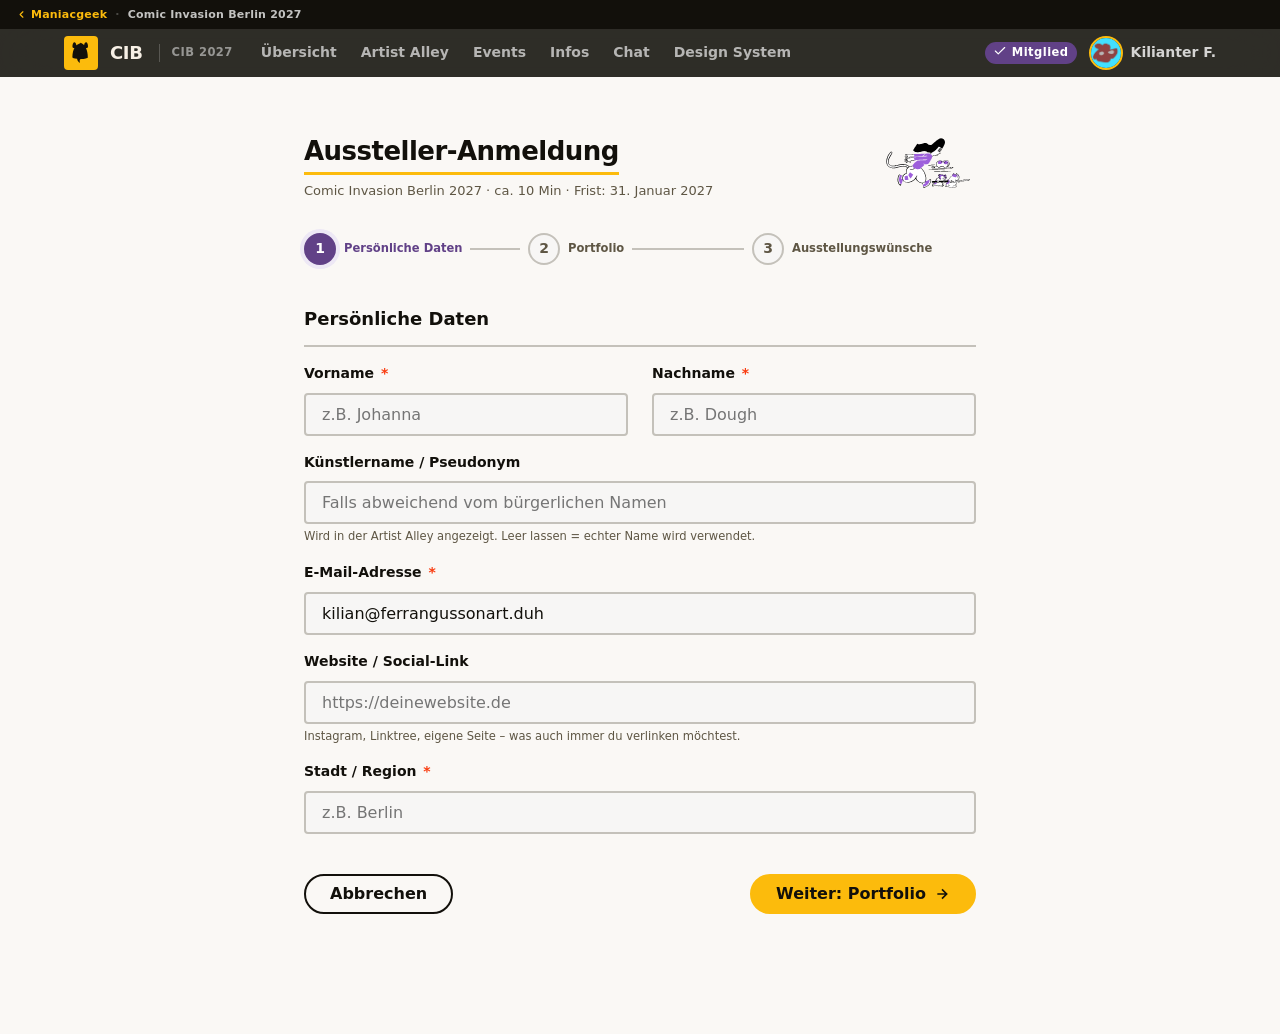
==== commit a6ce60b5: "Prototyp: Beispiel-Persona statt echter Adressen Im Anmeldeflow standen bisher eine echte E-Mail-Adr" ====
--- a/prototype/anmelden.html
+++ b/prototype/anmelden.html
@@ -48,9 +48,9 @@
       <span class="kern-member-chip"><svg class="lucide" aria-hidden="true" viewBox="0 0 24 24" width="14" height="14" fill="none" stroke="currentColor" stroke-width="2" stroke-linecap="round" stroke-linejoin="round"><path d="M20 6 9 17l-5-5"/></svg> Mitglied</span>
       <div class="kern-kopfzeile__user">
         <div class="kern-kopfzeile__avatar">
-          <img src="../FakeImages/Avatar copy 4.png" alt="Profilbild Max Schreiber">
-        </div>
-        <span>Max S.</span>
+          <img src="../FakeImages/Avatar copy 4.png" alt="Profilbild Kilianter Ferrangusson">
+        </div>
+        <span>Kilianter F.</span>
       </div>
     </div>
   </div>
@@ -123,7 +123,7 @@
 
         <div class="kern-field">
           <label class="kern-label" for="email">E-Mail-Adresse <span class="kern-label__req" aria-label="Pflichtfeld">*</span></label>
-          <input class="kern-input" type="email" id="email" autocomplete="email" required value="aisustudio.berlin@gmail.com">
+          <input class="kern-input" type="email" id="email" autocomplete="email" required value="kilian@ferrangussonart.duh">
         </div>
 
         <div class="kern-field">
@@ -330,10 +330,10 @@
             <button class="kern-btn kern-btn--ghost kern-btn--sm" onclick="goToStep(1)">Bearbeiten</button>
           </div>
           <dl class="kern-dl">
-            <dt>Name</dt>         <dd>Max Schreiber</dd>
-            <dt>Künstlername</dt> <dd>@maxschreiber</dd>
-            <dt>E-Mail</dt>       <dd>aisustudio.berlin@gmail.com</dd>
-            <dt>Website</dt>      <dd>maxschreiber.de</dd>
+            <dt>Name</dt>         <dd>Kilianter Ferrangusson</dd>
+            <dt>Künstlername</dt> <dd>@Kilifer67</dd>
+            <dt>E-Mail</dt>       <dd>kilian@ferrangussonart.duh</dd>
+            <dt>Website</dt>      <dd>ferrangussonart.duh</dd>
             <dt>Stadt</dt>        <dd>Berlin</dd>
           </dl>
         </div>
@@ -413,7 +413,7 @@
           <svg width="18" height="18" viewBox="0 0 24 24" fill="none" stroke="currentColor" stroke-width="2" class="kern-alert__icon" aria-hidden="true"><path d="M20 6L9 17l-5-5"/></svg>
           <div>
             <p class="kern-alert__title">Deine Anmeldung ist eingegangen</p>
-            <p>Wir haben dir eine Bestätigungsmail an <strong>aisustudio.berlin@gmail.com</strong> geschickt. Du erhältst bis <strong>15. Februar 2027</strong> eine Rückmeldung.</p>
+            <p>Wir haben dir eine Bestätigungsmail an <strong>kilian@ferrangussonart.duh</strong> geschickt. Du erhältst bis <strong>15. Februar 2027</strong> eine Rückmeldung.</p>
           </div>
         </div>
 
--- a/prototype/kern-aaly.css
+++ b/prototype/kern-aaly.css
@@ -1145,6 +1145,7 @@
   position: relative;
 }
 .kern-cell:last-child { border-bottom: none; }
+a.kern-cell { display: flex; min-height: 52px; }
 a.kern-cell:hover, a.kern-cell:active { background: var(--color-surface); }
 .kern-cell--chevron {
   padding-right: var(--s3);
